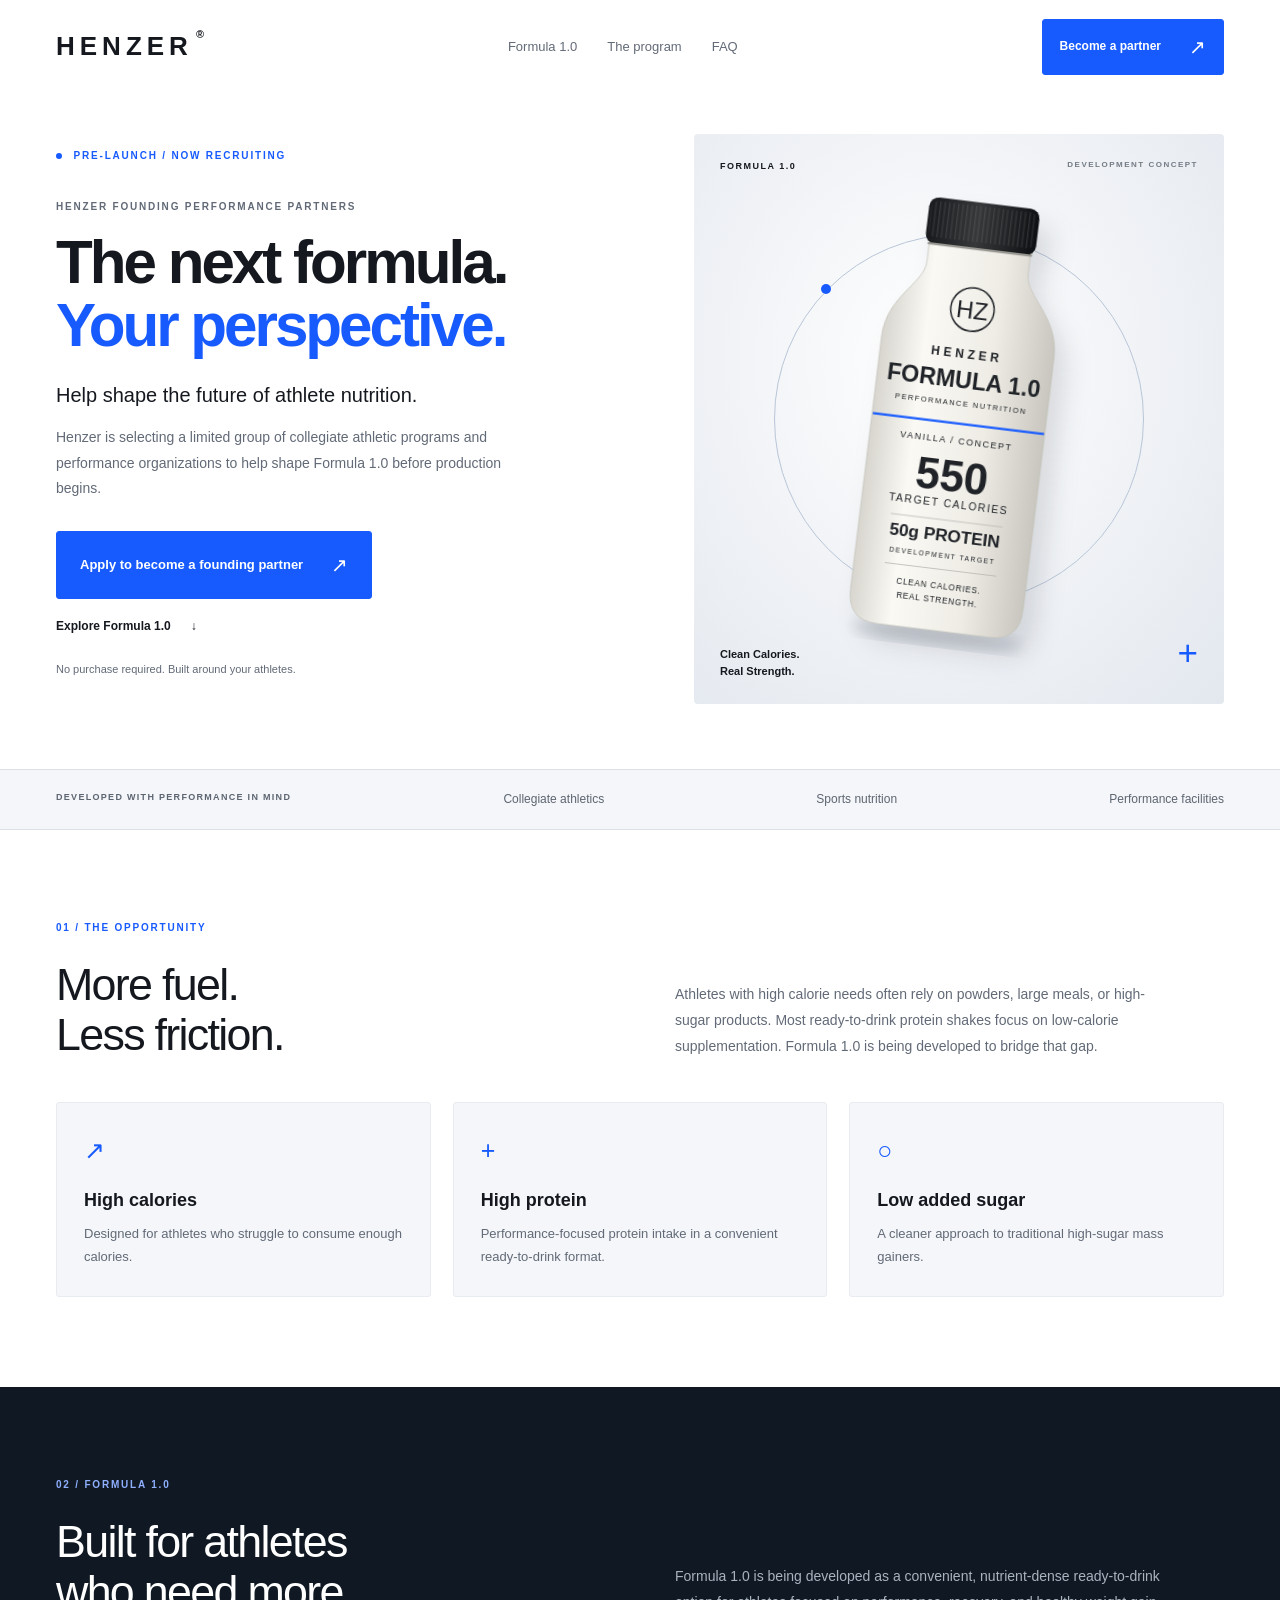
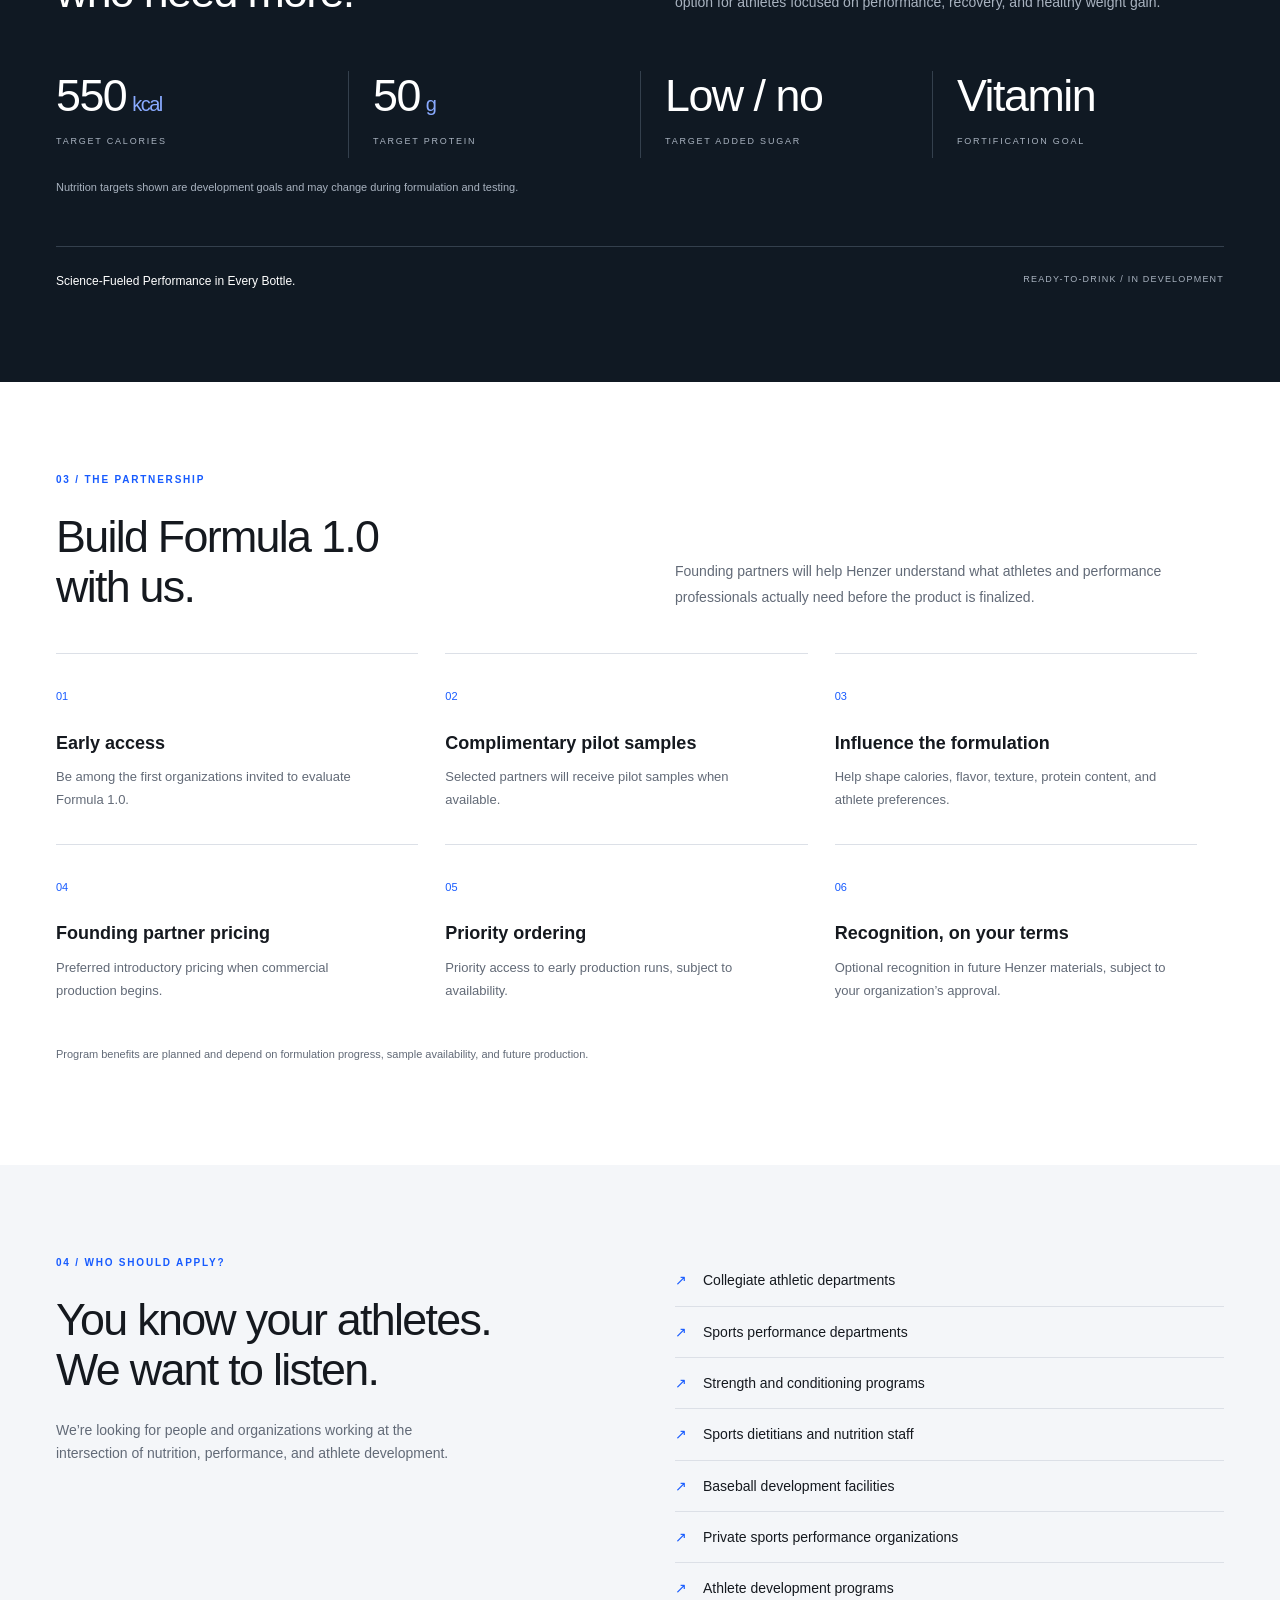
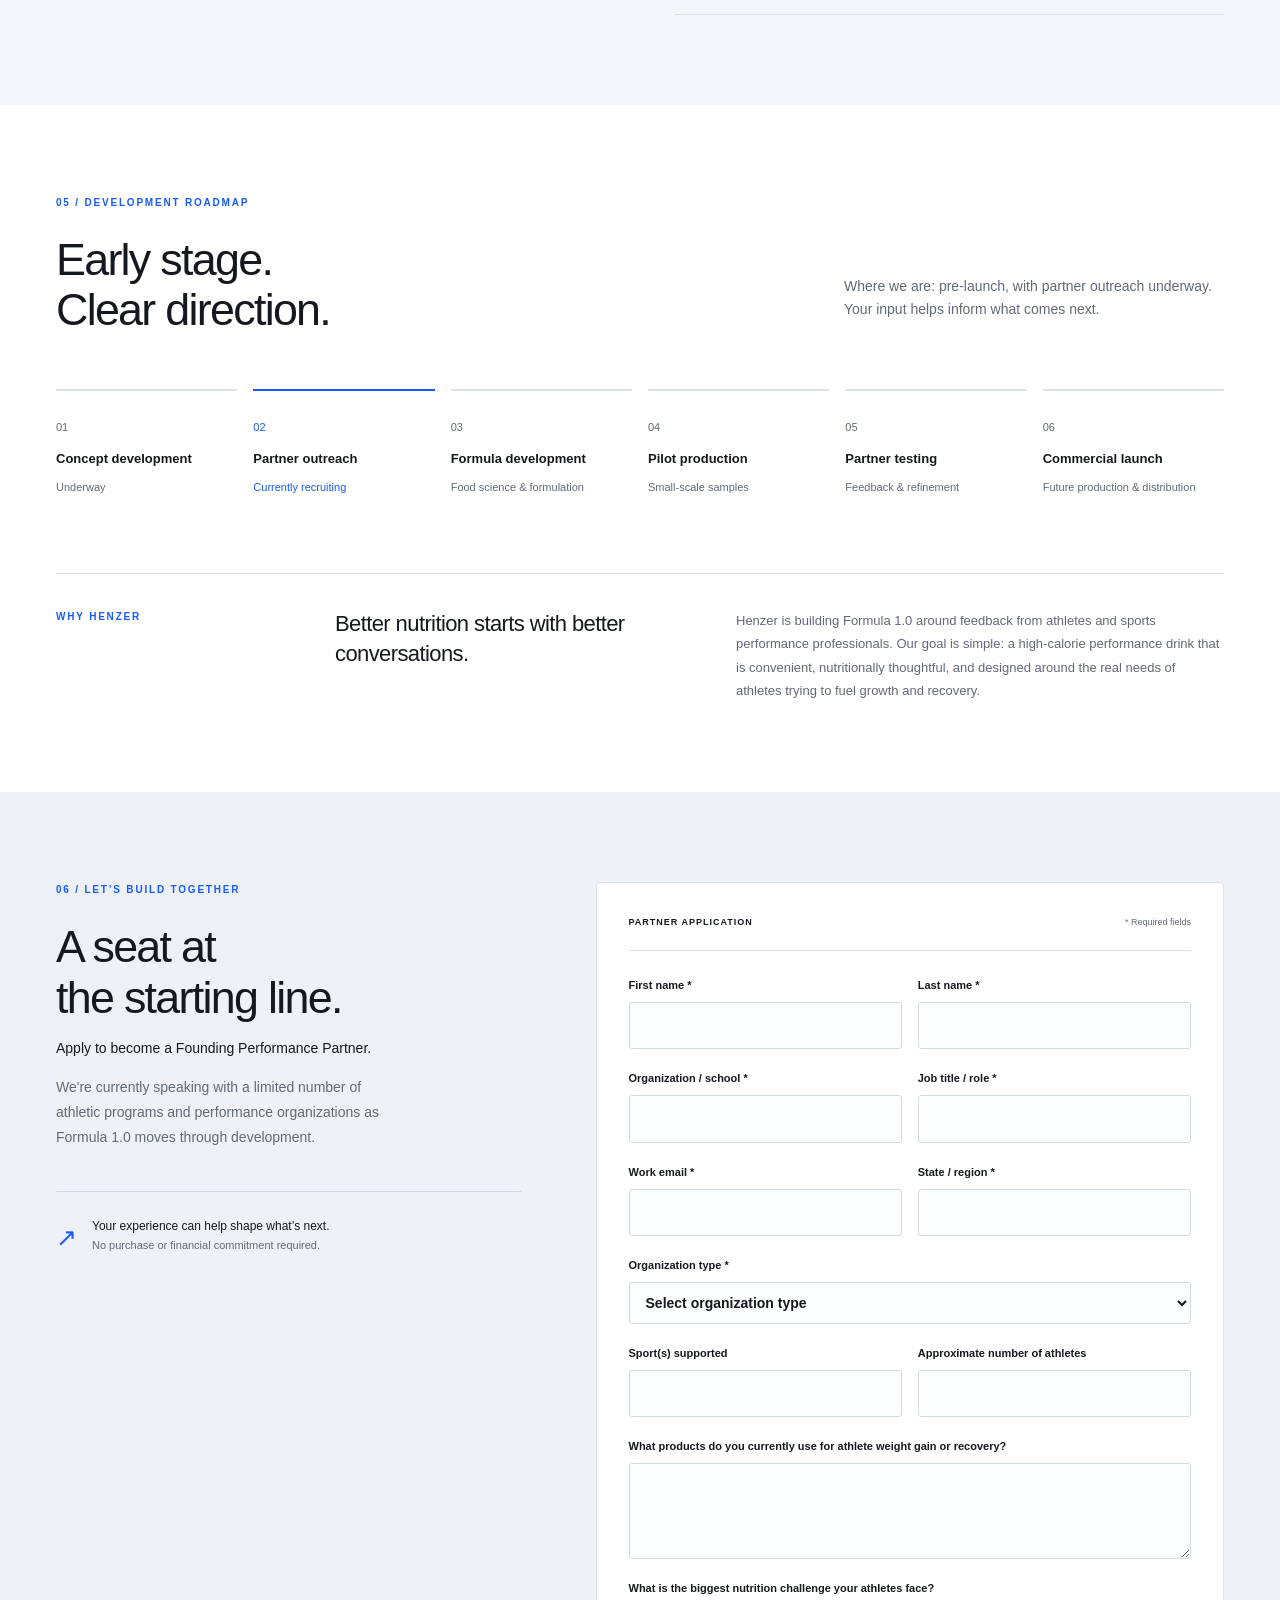
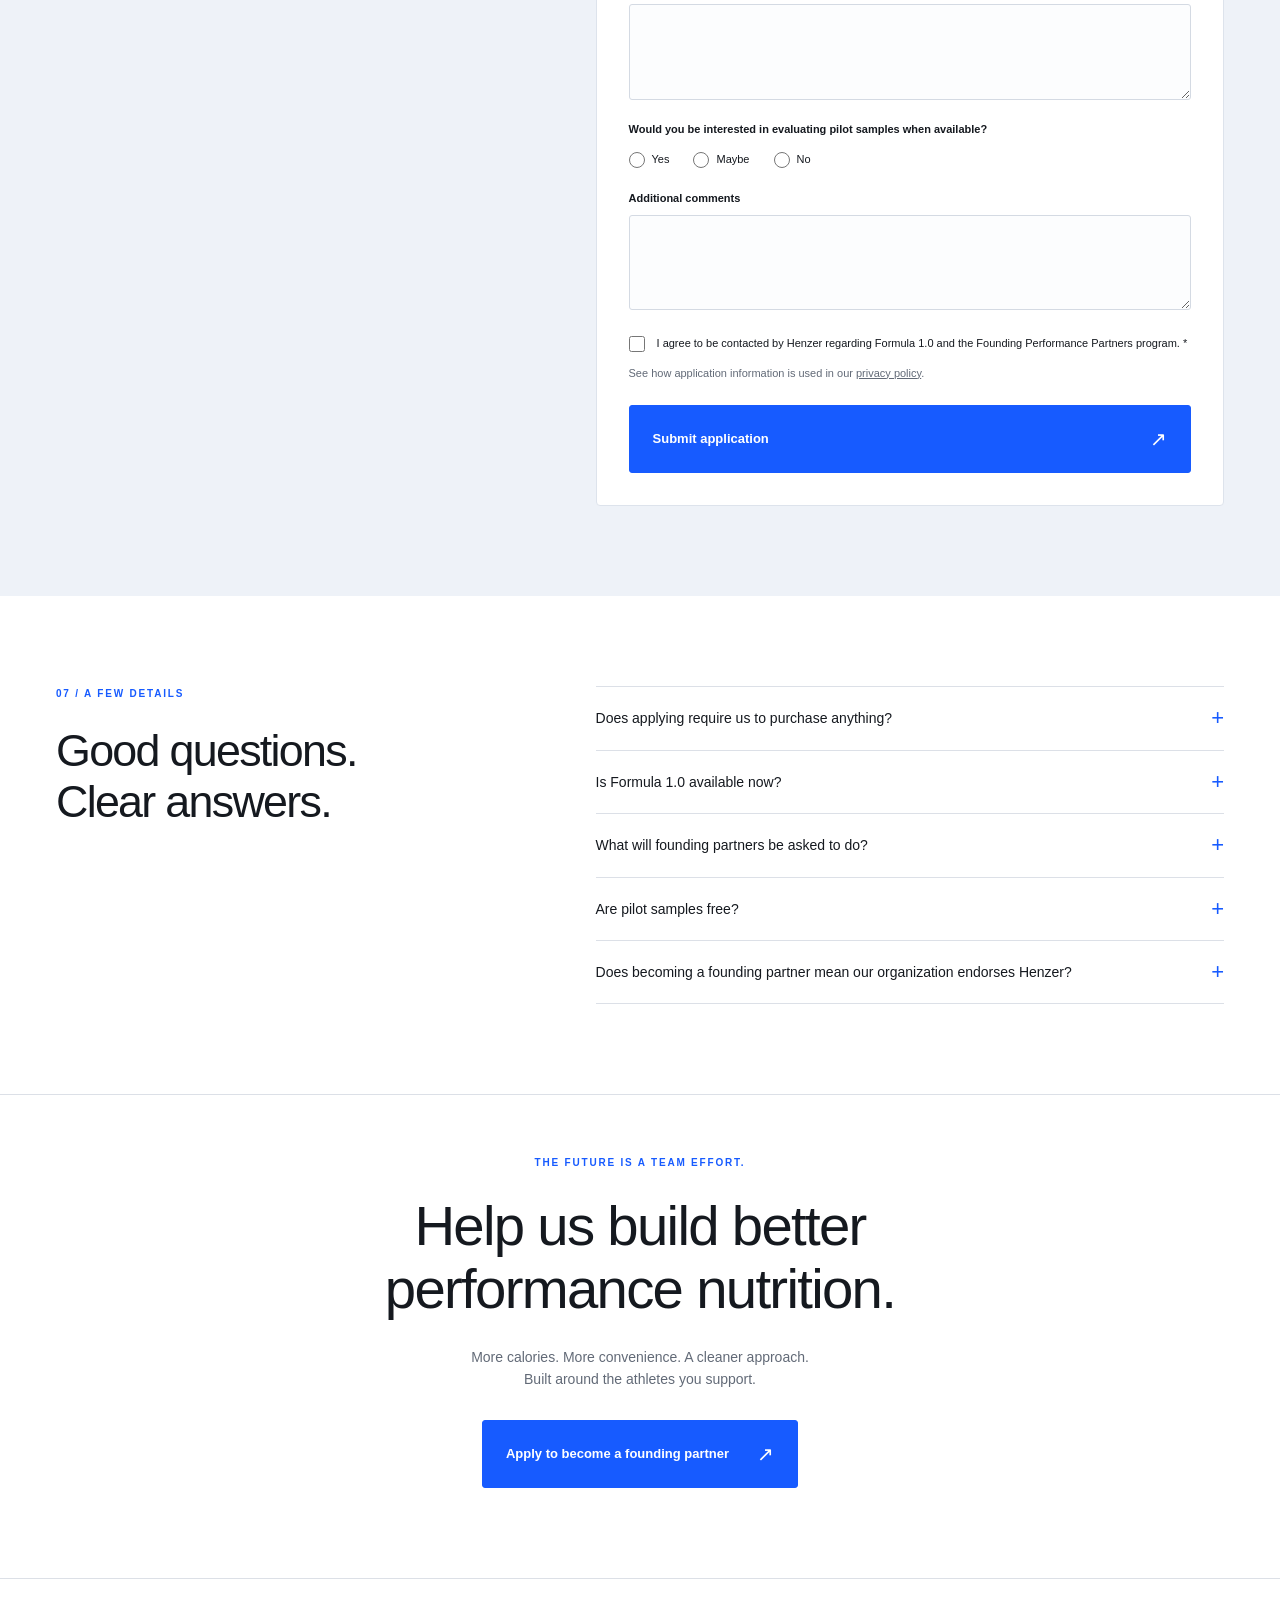
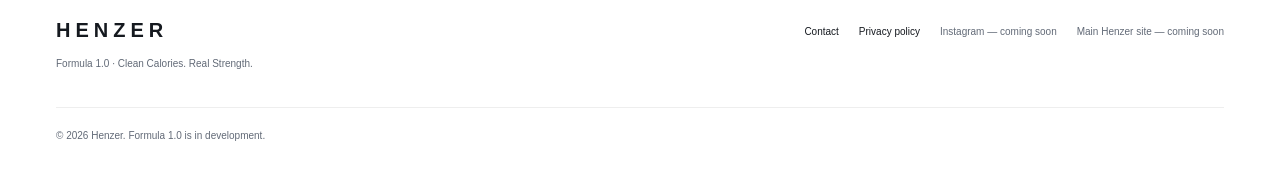
==== index.html @ 7009e38a "Build Henzer founding performance partners website" ====
<!doctype html><html lang="en"><head><meta charset="utf-8"><meta name="viewport" content="width=device-width,initial-scale=1"><meta name="description" content="Help shape Henzer Formula 1.0. Apply to the Founding Performance Partners program for collegiate athletics and performance organizations."><meta name="theme-color" content="#f7f8fa"><title>Henzer — Founding Performance Partners</title><link rel="icon" href="assets/mark.svg" type="image/svg+xml"><link rel="stylesheet" href="styles.css"><script src="script.js" defer></script></head><body><a class="skip" href="#main">Skip to content</a><header><a class="wordmark" href="#" aria-label="Henzer home">HENZER<span class="brand-dot">®</span></a><nav aria-label="Main navigation"><a href="#formula">Formula 1.0</a><a href="#partners">The program</a><a href="#faq">FAQ</a></nav><a class="button small" href="#apply">Become a partner <span aria-hidden="true">↗</span></a></header><main id="main"><section class="hero wrap"><div class="hero-copy"><div class="eyebrow"><span class="status-dot"></span> PRE-LAUNCH / NOW RECRUITING</div><p class="kicker">HENZER FOUNDING PERFORMANCE PARTNERS</p><h1>The next formula.<br><span>Your perspective.</span></h1><p class="hero-sub">Help shape the future of athlete nutrition.</p><p class="muted intro">Henzer is selecting a limited group of collegiate athletic programs and performance organizations to help shape Formula 1.0 before production begins.</p><div class="actions"><a class="button" href="#apply">Apply to become a founding partner <span aria-hidden="true">↗</span></a><a class="text-link" href="#formula">Explore Formula 1.0 <span aria-hidden="true">↓</span></a></div><p class="micro">No purchase required. Built around your athletes.</p></div><div class="product-stage"><div class="stage-label">FORMULA 1.0 <span>DEVELOPMENT CONCEPT</span></div><div class="orbit"></div><img class="bottle" src="assets/bottle.svg" alt="Henzer Formula 1.0 concept bottle, vanilla, with proposed 550 calories and 50 grams of protein" width="360" height="640"><div class="stage-bottom"><span>Clean Calories.<br>Real Strength.</span><span class="stage-cross" aria-hidden="true">+</span></div></div></section><div class="audience-bar"><div class="wrap"><span>DEVELOPED WITH PERFORMANCE IN MIND</span><span>Collegiate athletics</span><span>Sports nutrition</span><span>Performance facilities</span></div></div><section class="wrap section" id="problem"><div class="section-heading"><p class="eyebrow">01 / THE OPPORTUNITY</p><h2>More fuel.<br>Less friction.</h2><p class="muted">Athletes with high calorie needs often rely on powders, large meals, or high-sugar products. Most ready-to-drink protein shakes focus on low-calorie supplementation. Formula 1.0 is being developed to bridge that gap.</p></div><div class="grid three"><article class="feature"><span class="feature-icon" aria-hidden="true">↗</span><h3>High calories</h3><p>Designed for athletes who struggle to consume enough calories.</p></article><article class="feature"><span class="feature-icon" aria-hidden="true">+</span><h3>High protein</h3><p>Performance-focused protein intake in a convenient ready-to-drink format.</p></article><article class="feature"><span class="feature-icon" aria-hidden="true">○</span><h3>Low added sugar</h3><p>A cleaner approach to traditional high-sugar mass gainers.</p></article></div></section><section class="formula-section" id="formula"><div class="wrap section"><div class="section-heading"><p class="eyebrow">02 / FORMULA 1.0</p><h2>Built for athletes<br>who need more.</h2><p class="muted">Formula 1.0 is being developed as a convenient, nutrient-dense ready-to-drink option for athletes focused on performance, recovery, and healthy weight gain.</p></div><div class="stats"><div><strong>550<span>kcal</span></strong><p>TARGET CALORIES</p></div><div><strong>50<span>g</span></strong><p>TARGET PROTEIN</p></div><div><strong>Low / no</strong><p>TARGET ADDED SUGAR</p></div><div><strong>Vitamin</strong><p>FORTIFICATION GOAL</p></div></div><p class="micro">Nutrition targets shown are development goals and may change during formulation and testing.</p><div class="formula-foot"><span>Science-Fueled Performance in Every Bottle.</span><span>READY-TO-DRINK / IN DEVELOPMENT</span></div></div></section><section class="wrap section" id="partners"><div class="section-heading"><p class="eyebrow">03 / THE PARTNERSHIP</p><h2>Build Formula 1.0<br>with us.</h2><p class="muted">Founding partners will help Henzer understand what athletes and performance professionals actually need before the product is finalized.</p></div><div class="grid three benefits"><article><span class="card-number">01</span><h3>Early access</h3><p>Be among the first organizations invited to evaluate Formula 1.0.</p></article><article><span class="card-number">02</span><h3>Complimentary pilot samples</h3><p>Selected partners will receive pilot samples when available.</p></article><article><span class="card-number">03</span><h3>Influence the formulation</h3><p>Help shape calories, flavor, texture, protein content, and athlete preferences.</p></article><article><span class="card-number">04</span><h3>Founding partner pricing</h3><p>Preferred introductory pricing when commercial production begins.</p></article><article><span class="card-number">05</span><h3>Priority ordering</h3><p>Priority access to early production runs, subject to availability.</p></article><article><span class="card-number">06</span><h3>Recognition, on your terms</h3><p>Optional recognition in future Henzer materials, subject to your organization’s approval.</p></article></div><p class="micro">Program benefits are planned and depend on formulation progress, sample availability, and future production.</p></section><section class="who-section"><div class="wrap section who"><div><p class="eyebrow">04 / WHO SHOULD APPLY?</p><h2>You know your athletes.<br>We want to listen.</h2><p class="muted">We’re looking for people and organizations working at the intersection of nutrition, performance, and athlete development.</p></div><ul class="who-list"><li><span aria-hidden="true">↗</span>Collegiate athletic departments</li><li><span aria-hidden="true">↗</span>Sports performance departments</li><li><span aria-hidden="true">↗</span>Strength and conditioning programs</li><li><span aria-hidden="true">↗</span>Sports dietitians and nutrition staff</li><li><span aria-hidden="true">↗</span>Baseball development facilities</li><li><span aria-hidden="true">↗</span>Private sports performance organizations</li><li><span aria-hidden="true">↗</span>Athlete development programs</li></ul></div></section><section class="wrap section" id="roadmap"><p class="eyebrow">05 / DEVELOPMENT ROADMAP</p><div class="roadmap-heading"><h2>Early stage.<br>Clear direction.</h2><p class="muted">Where we are: pre-launch, with partner outreach underway. Your input helps inform what comes next.</p></div><ol class="roadmap"><li class=""><span class="step">01</span><h3>Concept development</h3><p>Underway</p></li><li class="current"><span class="step">02</span><h3>Partner outreach</h3><p>Currently recruiting</p></li><li class=""><span class="step">03</span><h3>Formula development</h3><p>Food science & formulation</p></li><li class=""><span class="step">04</span><h3>Pilot production</h3><p>Small-scale samples</p></li><li class=""><span class="step">05</span><h3>Partner testing</h3><p>Feedback & refinement</p></li><li class=""><span class="step">06</span><h3>Commercial launch</h3><p>Future production & distribution</p></li></ol><div class="why"><p class="eyebrow">WHY HENZER</p><p>Better nutrition starts with better conversations.</p><div class="muted">Henzer is building Formula 1.0 around feedback from athletes and sports performance professionals. Our goal is simple: a high-calorie performance drink that is convenient, nutritionally thoughtful, and designed around the real needs of athletes trying to fuel growth and recovery.</div></div></section><section class="apply-section" id="apply"><div class="wrap section application"><div class="application-intro"><p class="eyebrow">06 / LET’S BUILD TOGETHER</p><h2>A seat at<br>the starting line.</h2><p>Apply to become a Founding Performance Partner.</p><p class="muted">We're currently speaking with a limited number of athletic programs and performance organizations as Formula 1.0 moves through development.</p><div class="application-note"><span aria-hidden="true">↗</span><p>Your experience can help shape what’s next.<br><small>No purchase or financial commitment required.</small></p></div></div><form name="founding-performance-partners" method="POST" data-netlify="true" netlify-honeypot="bot-field" action="/thank-you.html"><input type="hidden" name="form-name" value="founding-performance-partners"><p hidden><label>Leave this blank<input name="bot-field"></label></p><p class="form-caption">PARTNER APPLICATION <span>* Required fields</span></p><div class="form-grid"><label>First name *<input type="text" name="first-name" required ></label><label>Last name *<input type="text" name="last-name" required ></label><label>Organization / school *<input type="text" name="organization" required ></label><label>Job title / role *<input type="text" name="role" required ></label><label>Work email *<input type="email" name="email" required ></label><label>State / region *<input type="text" name="state" required ></label><label class="full">Organization type *<select name="organization-type" required><option value="" disabled selected>Select organization type</option><option>NCAA Division I</option><option>NCAA Division II</option><option>NCAA Division III</option><option>NAIA</option><option>JUCO</option><option>Professional Team</option><option>Baseball Performance Facility</option><option>Private Performance Facility</option><option>Sports Nutrition Professional</option><option>Other</option></select></label><label>Sport(s) supported<input type="text" name="sports"  ></label><label>Approximate number of athletes<input type="number" name="athlete-count"  min="1" step="1"></label><label class="full">What products do you currently use for athlete weight gain or recovery?<textarea name="current-products" rows="3"></textarea></label><label class="full">What is the biggest nutrition challenge your athletes face?<textarea name="nutrition-challenge" rows="3"></textarea></label><fieldset class="full"><legend>Would you be interested in evaluating pilot samples when available?</legend><div class="radio-row"><label><input type="radio" name="pilot-interest" value="Yes"> Yes</label><label><input type="radio" name="pilot-interest" value="Maybe"> Maybe</label><label><input type="radio" name="pilot-interest" value="No"> No</label></div></fieldset><label class="full">Additional comments<textarea name="comments" rows="3"></textarea></label></div><label class="consent"><input type="checkbox" name="contact-consent" value="agreed" required><span>I agree to be contacted by Henzer regarding Formula 1.0 and the Founding Performance Partners program. *</span></label><p class="micro">See how application information is used in our <a href="privacy.html">privacy policy</a>.</p><button class="button submit" type="submit">Submit application <span aria-hidden="true">↗</span></button><p class="form-error" role="alert" hidden></p></form></div></section><section class="wrap section faq-section" id="faq"><div><p class="eyebrow">07 / A FEW DETAILS</p><h2>Good questions.<br>Clear answers.</h2></div><div class="faq"><details><summary>Does applying require us to purchase anything?<span aria-hidden="true">+</span></summary><p>No. Applying does not require a purchase or financial commitment.</p></details><details><summary>Is Formula 1.0 available now?<span aria-hidden="true">+</span></summary><p>Not yet. Formula 1.0 is currently in development.</p></details><details><summary>What will founding partners be asked to do?<span aria-hidden="true">+</span></summary><p>Selected partners may be invited to provide feedback, participate in short conversations, and evaluate pilot samples when available.</p></details><details><summary>Are pilot samples free?<span aria-hidden="true">+</span></summary><p>Henzer plans to provide complimentary samples to selected founding partners during pilot testing, subject to availability.</p></details><details><summary>Does becoming a founding partner mean our organization endorses Henzer?<span aria-hidden="true">+</span></summary><p>No. Participation does not imply endorsement unless separately agreed to in writing.</p></details></div></section><section class="closing wrap"><p class="eyebrow">THE FUTURE IS A TEAM EFFORT.</p><h2>Help us build better<br>performance nutrition.</h2><p>More calories. More convenience. A cleaner approach.<br>Built around the athletes you support.</p><a class="button" href="#apply">Apply to become a founding partner <span aria-hidden="true">↗</span></a></section></main><footer class="wrap"><div><a class="wordmark" href="#">HENZER</a><p>Formula 1.0 · Clean Calories. Real Strength.</p></div><div class="footer-links"><a href="#apply">Contact</a><a href="privacy.html">Privacy policy</a><span title="Add your Instagram URL before launch">Instagram — coming soon</span><span title="Add your main website URL before launch">Main Henzer site — coming soon</span></div><p class="copyright">© <span id="year">2026</span> Henzer. Formula 1.0 is in development.</p></footer></body></html>
---- styles.css ----
:root{--blue:#175bff;--ink:#15191f;--muted:#626a77;--line:#dce0e7;--paper:#f4f6f9}*{box-sizing:border-box}html{scroll-behavior:smooth;scroll-padding-top:100px}body{margin:0;color:var(--ink);font-family:Arial,Helvetica,sans-serif;font-size:16px;line-height:1.6;background:#fff}a{color:inherit;text-decoration:none}button,input,select,textarea{font:inherit}a,button,input,select,textarea,summary{ -webkit-tap-highlight-color:transparent}a:focus-visible,button:focus-visible,input:focus-visible,select:focus-visible,textarea:focus-visible,summary:focus-visible{outline:3px solid var(--blue);outline-offset:4px}.wrap{max-width:1280px;margin:auto;padding-left:56px;padding-right:56px}header{height:94px;max-width:1280px;margin:auto;padding:0 56px;display:flex;align-items:center;justify-content:space-between;gap:24px}.wordmark{font-size:26px;letter-spacing:5px;font-weight:800}.brand-dot{font-size:11px;vertical-align:top;letter-spacing:0;margin-left:3px}nav{display:flex;gap:30px;font-size:13px;color:#626a77}nav a:hover,.text-link:hover,.footer-links a:hover{color:var(--blue)}.button{display:inline-flex;gap:28px;align-items:center;justify-content:space-between;padding:17px 23px;background:var(--blue);color:white;font-size:13px;font-weight:600;border:1px solid var(--blue);border-radius:3px;cursor:pointer;transition:background .2s,transform .2s}.button:hover{background:#1049d7;transform:translateY(-2px)}.button.small{padding:11px 17px;font-size:12px}.button span{font-size:20px;font-weight:400}.hero{display:grid;grid-template-columns:1.1fr 1fr;gap:55px;padding-top:40px;padding-bottom:65px;align-items:center}.eyebrow{font-size:10px;letter-spacing:1.8px;font-weight:700;color:var(--blue);margin:0 0 23px}.status-dot{width:6px;height:6px;display:inline-block;background:var(--blue);border-radius:50%;margin-right:7px}.kicker{font-size:10px;letter-spacing:1.8px;margin:35px 0 16px;color:#626a77;font-weight:600}h1{font-size:clamp(44px,4.7vw,66px);letter-spacing:-3px;line-height:1.05;font-weight:600;margin:0 0 24px}h1 span{color:var(--blue)}.hero-sub{font-size:20px;line-height:1.4;margin-bottom:16px}.muted{color:var(--muted)}.intro{max-width:450px;font-size:14px;line-height:1.8}.actions{display:flex;flex-direction:column;align-items:flex-start;gap:18px;margin-top:30px}.text-link{font-size:12px;font-weight:600;display:flex;gap:20px}.micro{font-size:11px;color:var(--muted);line-height:1.7}.hero-copy>.micro{margin-top:24px}.product-stage{height:570px;background:#eef1f5;position:relative;overflow:hidden;border-radius:4px;display:flex;align-items:center;justify-content:center;background-image:radial-gradient(ellipse at 45% 40%,#fff 0%,#f2f4f7 45%,#e3e8ef 100%)}.stage-label{position:absolute;top:25px;left:26px;right:26px;display:flex;justify-content:space-between;font-size:9px;letter-spacing:1.5px;font-weight:700}.stage-label span{font-size:8px;color:#747b84}.bottle{width:270px;height:480px;position:relative;z-index:1;transform:rotate(7deg);filter:drop-shadow(14px 16px 12px #111a2520)}.orbit{position:absolute;border:1px solid #b9c6d8;border-radius:50%;width:370px;height:370px}.orbit:after{content:'';position:absolute;width:10px;height:10px;background:var(--blue);border-radius:50%;left:46px;top:49px}.stage-bottom{position:absolute;bottom:25px;left:26px;right:26px;display:flex;justify-content:space-between;align-items:end;font-size:11px;line-height:1.5;font-weight:600}.stage-cross{color:var(--blue);font-size:35px;font-weight:400}.audience-bar{background:var(--paper);border-top:1px solid var(--line);border-bottom:1px solid var(--line)}.audience-bar>.wrap{display:flex;justify-content:space-between;gap:24px;padding-top:20px;padding-bottom:20px;font-size:12px;color:#5d6571}.audience-bar span:first-child{font-size:9px;letter-spacing:1.3px;font-weight:bold}.section{padding-top:90px;padding-bottom:90px}.section-heading{display:grid;grid-template-columns:1fr 1fr;column-gap:70px;margin-bottom:42px;align-items:end}.section-heading .eyebrow{grid-column:1/-1}h2{font-size:clamp(32px,3.5vw,46px);font-weight:500;line-height:1.12;letter-spacing:-1.7px;margin:0}h3{font-size:18px;line-height:1.3;font-weight:600;margin:19px 0 10px}.section-heading>.muted{font-size:14px;line-height:1.85;margin:0;max-width:490px}.grid{display:grid;gap:22px}.three{grid-template-columns:repeat(3,1fr)}.feature{padding:27px;background:var(--paper);border:1px solid #e8ebef;border-radius:3px}.feature-icon{font-size:25px;display:block;color:var(--blue)}.feature p,.benefits p{font-size:13px;color:var(--muted);line-height:1.8;margin:0}.formula-section{background:#101923;color:#fff}.formula-section .eyebrow{color:#8fafff}.formula-section .muted,.formula-section .micro{color:#a9b3c0}.stats{display:grid;grid-template-columns:repeat(4,1fr);margin:55px 0 20px}.stats>div{border-left:1px solid #34404d;padding-left:24px}.stats>div:first-child{border:0;padding:0}.stats strong{font-size:clamp(25px,3.5vw,45px);letter-spacing:-1.5px;line-height:1.1;font-weight:500}.stats strong span{font-size:20px;color:#89aaff;margin-left:6px}.stats p{font-size:9px;letter-spacing:1.8px;color:#a9b3c0;margin-top:14px}.formula-foot{display:flex;justify-content:space-between;margin-top:50px;border-top:1px solid #34404d;padding-top:25px;font-size:12px}.formula-foot span:last-child{font-size:9px;letter-spacing:1.2px;color:#a9b3c0}.benefits{gap:0}.benefits article{padding:28px 30px 32px 0;border-top:1px solid var(--line);margin-right:27px}.card-number{font-size:11px;color:var(--blue)}.benefits h3{margin-top:24px}.who-section{background:var(--paper)}.who{display:grid;grid-template-columns:1fr 1fr;gap:70px}.who .muted{font-size:14px;max-width:410px;margin-top:25px}.who-list{list-style:none;margin:0;padding:0}.who-list li{border-bottom:1px solid var(--line);padding:14px 0;font-size:14px}.who-list span{color:var(--blue);margin-right:16px}.roadmap-heading{display:flex;justify-content:space-between;gap:60px;align-items:end}.roadmap-heading p{max-width:380px;font-size:14px}.roadmap{display:grid;grid-template-columns:repeat(6,1fr);list-style:none;padding:0;margin:55px 0 65px;gap:16px}.roadmap li{position:relative;border-top:2px solid var(--line);padding-top:22px}.roadmap li.current{border-color:var(--blue)}.step{font-size:11px;color:var(--muted)}.current .step,.current p{color:var(--blue)}.roadmap h3{font-size:13px;line-height:1.5;margin:10px 0}.roadmap p{font-size:11px;color:var(--muted);line-height:1.6}.roadmap .current p{color:var(--blue)}.why{border-top:1px solid var(--line);padding-top:35px;display:grid;grid-template-columns:1fr 1.5fr 2fr;gap:35px;align-items:start}.why>p:nth-child(2){font-size:22px;line-height:1.35;margin:0;letter-spacing:-.6px}.why>.muted{font-size:13px;line-height:1.8}.apply-section{background:#eef2f8}.application{display:grid;grid-template-columns:.85fr 1.15fr;gap:75px;align-items:start}.application-intro{position:sticky;top:30px}.application-intro>p:not(.eyebrow){font-size:14px;line-height:1.8;max-width:350px}.application-intro>p:not(.eyebrow):first-of-type{font-size:18px}.application-note{display:flex;gap:15px;align-items:start;margin-top:40px;border-top:1px solid #cdd5e0;padding-top:25px}.application-note>span{font-size:25px;color:var(--blue)}.application-note p{font-size:12px;margin:0}.application-note small{color:var(--muted);font-size:11px}form{background:white;border:1px solid #dde3ec;padding:32px;border-radius:4px}.form-caption{display:flex;justify-content:space-between;gap:10px;font-size:9px;letter-spacing:1px;border-bottom:1px solid var(--line);padding-bottom:20px;margin:0 0 25px;font-weight:bold}.form-caption span{font-weight:normal;color:var(--muted);letter-spacing:0}.form-grid{display:grid;grid-template-columns:1fr 1fr;gap:20px 16px}label,legend{font-size:11px;font-weight:600;line-height:1.7}input:not([type=checkbox]):not([type=radio]),select,textarea{display:block;width:100%;border:1px solid #d4dae3;border-radius:3px;background:#fcfdfe;padding:11px 12px;color:var(--ink);margin-top:7px;font-size:14px;min-width:0}textarea{resize:vertical}.full{grid-column:1/-1}fieldset{border:0;margin:0;padding:0}legend{padding:0}.radio-row{display:flex;gap:24px;margin-top:12px}.radio-row label{display:flex;align-items:center;gap:7px;font-weight:normal}.radio-row input,.consent input{accent-color:var(--blue);width:16px;height:16px;margin:0;flex-shrink:0}.consent{display:flex;gap:12px;align-items:start;font-weight:normal;margin-top:24px}.consent input{margin-top:2px}form .micro a{text-decoration:underline}.submit{width:100%;margin-top:12px}.form-error{color:#ae2424;font-size:13px}.faq-section{display:grid;grid-template-columns:.85fr 1.15fr;gap:75px}details{border-bottom:1px solid var(--line)}details:first-child{border-top:1px solid var(--line)}summary{list-style:none;cursor:pointer;display:flex;justify-content:space-between;gap:20px;padding:20px 0;font-size:14px;font-weight:500}summary::-webkit-details-marker{display:none}summary span{color:var(--blue);font-size:22px;line-height:1}details[open] summary span{transform:rotate(45deg)}details>p{color:var(--muted);font-size:13px;margin:0 25px 22px 0;line-height:1.8}.closing{text-align:center;padding-top:60px;padding-bottom:90px;border-top:1px solid var(--line)}.closing h2{font-size:clamp(34px,4.4vw,58px)}.closing>p:not(.eyebrow){font-size:14px;color:var(--muted);margin:25px 0 30px}footer{border-top:1px solid var(--line);padding-top:35px;padding-bottom:25px;display:flex;flex-wrap:wrap;justify-content:space-between;gap:25px}footer .wordmark{font-size:20px}footer p{font-size:10px;color:var(--muted)}.footer-links{display:flex;flex-wrap:wrap;gap:20px;font-size:10px;align-items:start;padding-top:10px}.footer-links span{color:var(--muted)}.copyright{width:100%;margin:0;border-top:1px solid #eee;padding-top:20px}.skip{position:absolute;top:-100px;background:white;padding:12px;z-index:9}.skip:focus{top:10px}.document{max-width:760px;min-height:70vh;padding-top:65px;padding-bottom:85px}.document h1{font-size:45px}.document h2{font-size:25px;margin-top:35px}.document p{color:var(--muted);font-size:15px}.document .button{margin-top:25px}
@media(min-width:1450px){.hero{padding-top:60px;padding-bottom:80px}}@media(max-width:1000px){.wrap,header{padding-left:30px;padding-right:30px}.hero{gap:28px}h1{letter-spacing:-2px}.product-stage{height:510px}.bottle{width:240px;height:425px}.orbit{width:290px;height:290px}.stage-label{font-size:8px;left:18px;right:18px}.stage-label span{letter-spacing:.5px}.application,.faq-section{gap:35px}.section-heading,.who{column-gap:35px}.stats strong{font-size:31px}.stats>div{padding-left:15px}.why{grid-template-columns:1fr 2fr}.why .eyebrow{grid-column:1/-1;margin:0}.roadmap{grid-template-columns:repeat(3,1fr);row-gap:25px}.audience-bar>.wrap{font-size:10px}.audience-bar span:first-child{font-size:8px}}
@media(max-width:700px){.wrap,header{padding-left:22px;padding-right:22px}header{height:78px;gap:10px}.wordmark{font-size:22px;letter-spacing:4px}nav{display:none}.button.small{font-size:10px;padding:9px 12px;gap:13px}.hero{grid-template-columns:1fr;padding-top:28px;padding-bottom:35px;gap:35px}.hero .eyebrow{margin-bottom:22px}.kicker{margin-top:22px;font-size:9px}h1{font-size:49px;letter-spacing:-2.5px}.hero-sub{font-size:18px}.intro{font-size:14px}.actions{margin-top:25px}.product-stage{height:430px}.bottle{height:390px;width:220px}.orbit{width:290px;height:290px}.stage-label{top:20px}.stage-bottom{bottom:20px}.audience-bar>.wrap{display:grid;grid-template-columns:repeat(3,1fr);gap:10px;padding-top:18px;padding-bottom:18px;font-size:9px}.audience-bar span:first-child{grid-column:1/-1;margin-bottom:5px}.section{padding-top:60px;padding-bottom:60px}.section-heading{grid-template-columns:1fr;gap:22px;margin-bottom:30px}.section-heading .eyebrow{margin:0}h2{font-size:36px}.three{grid-template-columns:1fr}.feature{padding:23px;display:grid;grid-template-columns:35px 1fr;column-gap:15px}.feature-icon{grid-row:1/3}.feature h3{margin:0 0 9px}.feature p{grid-column:2}.stats{grid-template-columns:1fr 1fr;row-gap:35px;margin-top:35px}.stats>div:nth-child(3){border:0;padding:0}.stats strong{font-size:35px}.stats p{font-size:8px}.formula-foot{flex-direction:column;gap:13px;margin-top:30px}.benefits{grid-template-columns:1fr 1fr;gap:0 18px}.benefits article{padding:23px 0;margin:0}.benefits h3{font-size:16px}.benefits p{font-size:12px}.who{grid-template-columns:1fr;gap:20px}.who-list li{font-size:13px}.roadmap-heading{display:block}.roadmap-heading p{margin-top:25px}.roadmap{grid-template-columns:1fr 1fr;margin:35px 0 40px;gap:20px}.why{grid-template-columns:1fr;gap:18px}.why>p:nth-child(2){font-size:26px}.application,.faq-section{grid-template-columns:1fr;gap:30px}.application-intro{position:static}.application-intro>p:not(.eyebrow){max-width:none}.application-note{margin-top:25px}form{padding:22px}.form-grid{gap:18px 12px}.form-caption{font-size:8px}label,legend{font-size:11px}.faq-section h2 br{display:none}.closing{padding-top:50px;padding-bottom:60px}.closing h2{font-size:37px}.button{font-size:12px;gap:20px}.footer-links{gap:15px}footer{padding-top:28px}.document h1{font-size:38px}}
@media(max-width:380px){h1{font-size:43px}.form-grid{grid-template-columns:1fr}.full{grid-column:auto}.benefits{grid-template-columns:1fr}.button{font-size:11px;padding:15px}.stage-label span{font-size:7px}}
@media(prefers-reduced-motion:reduce){html{scroll-behavior:auto}*,*:before,*:after{transition:none!important;animation:none!important}}
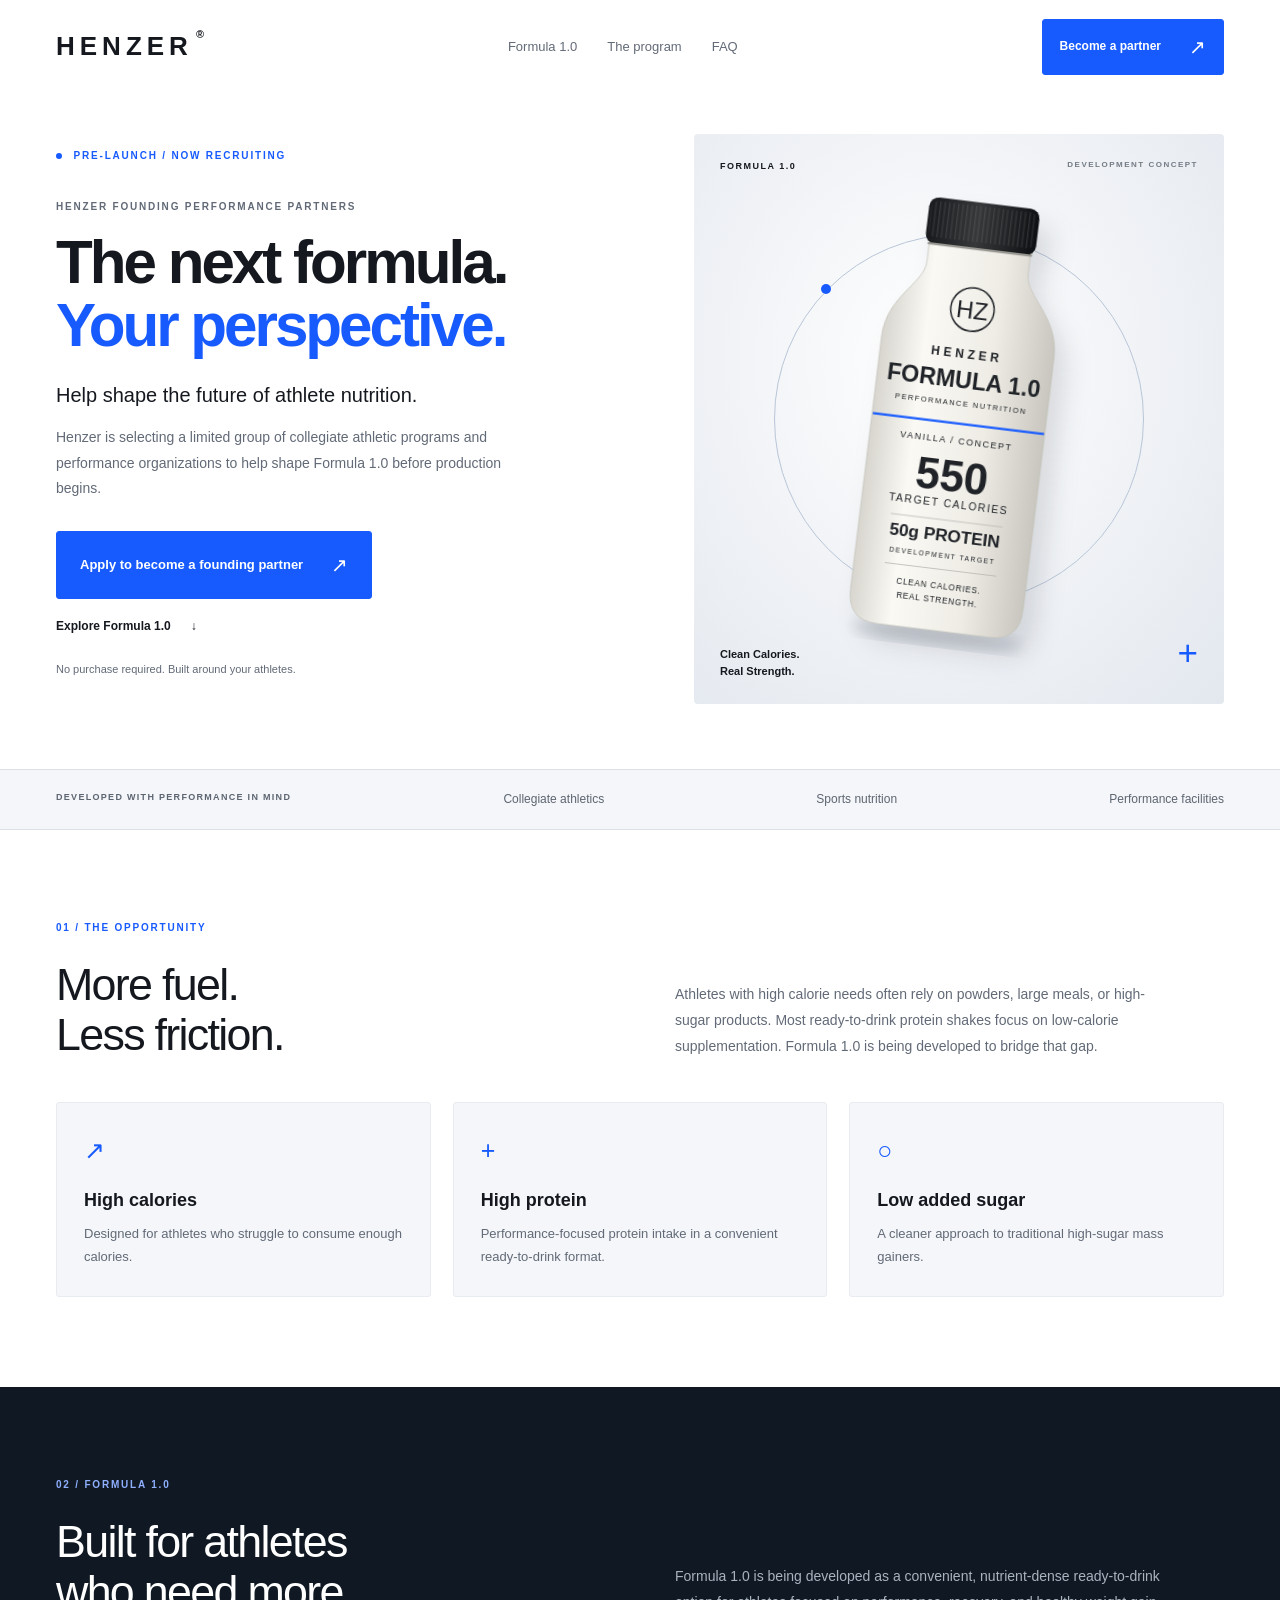
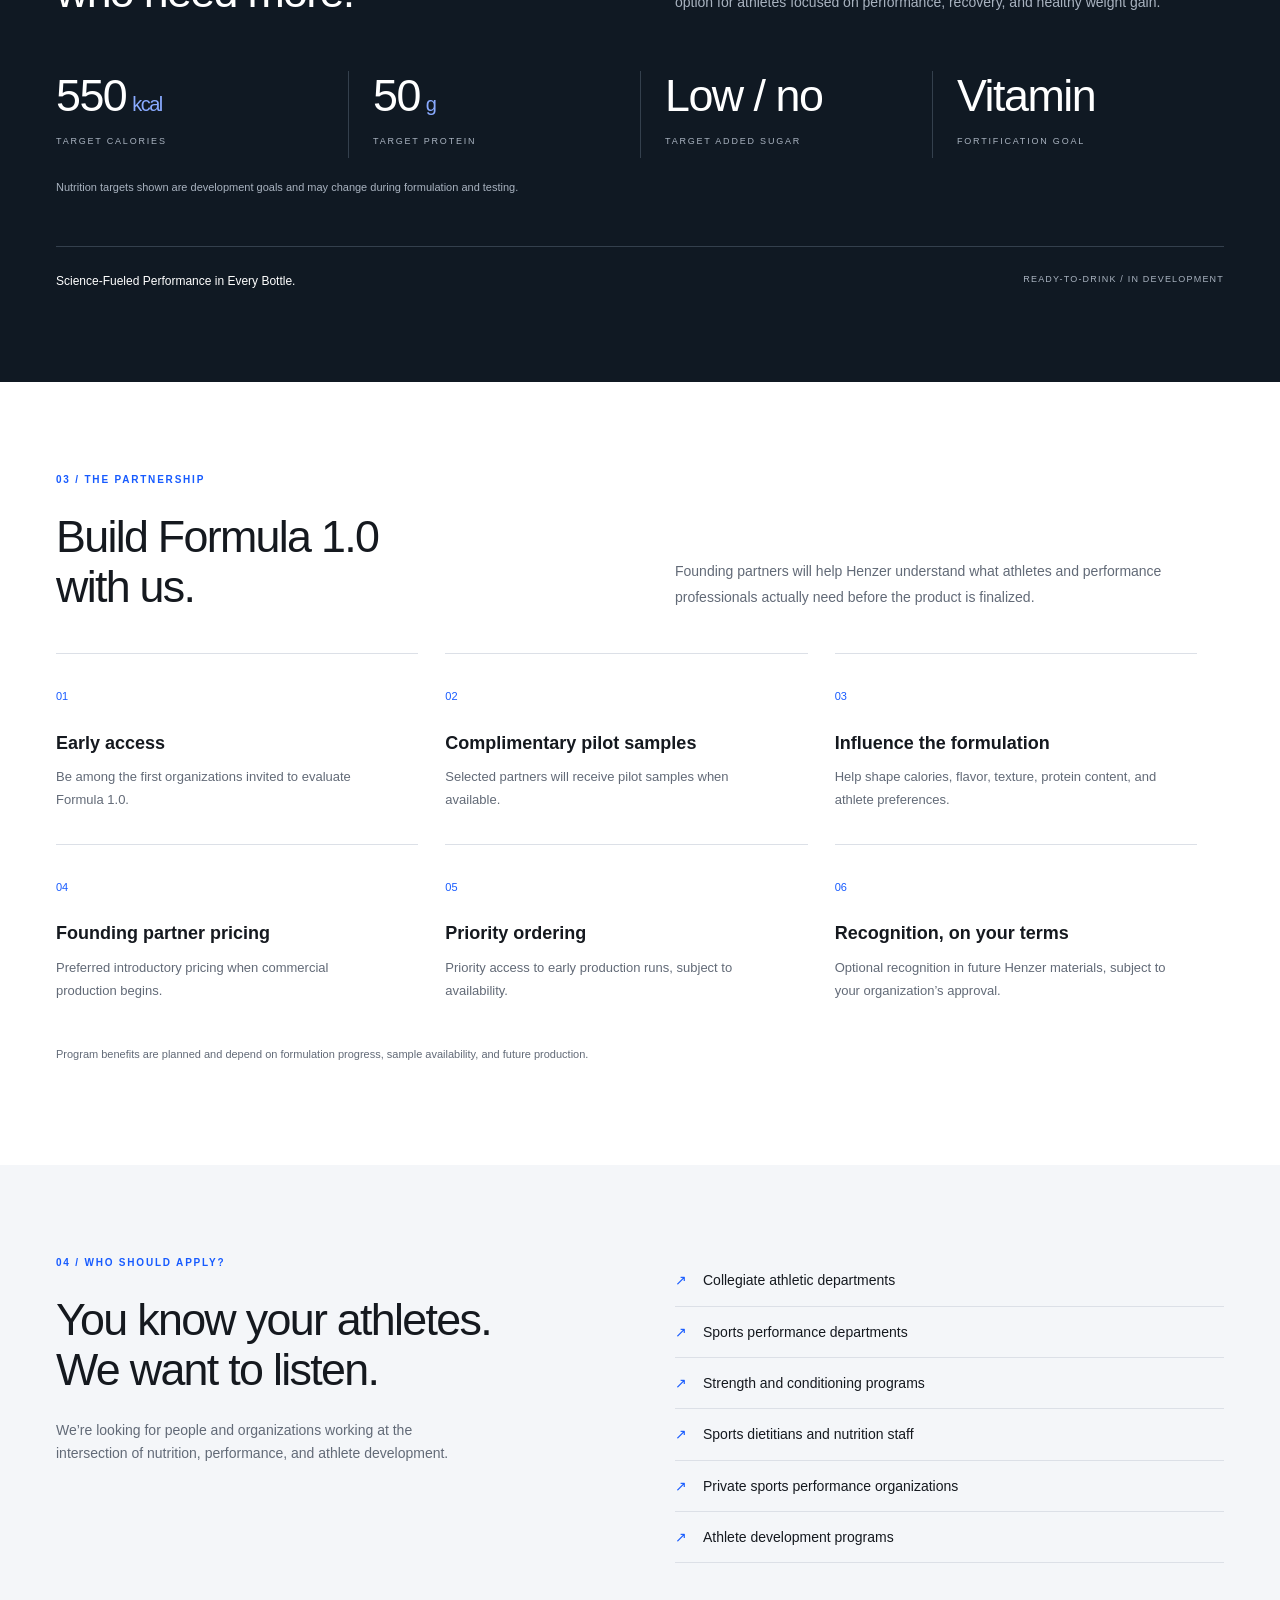
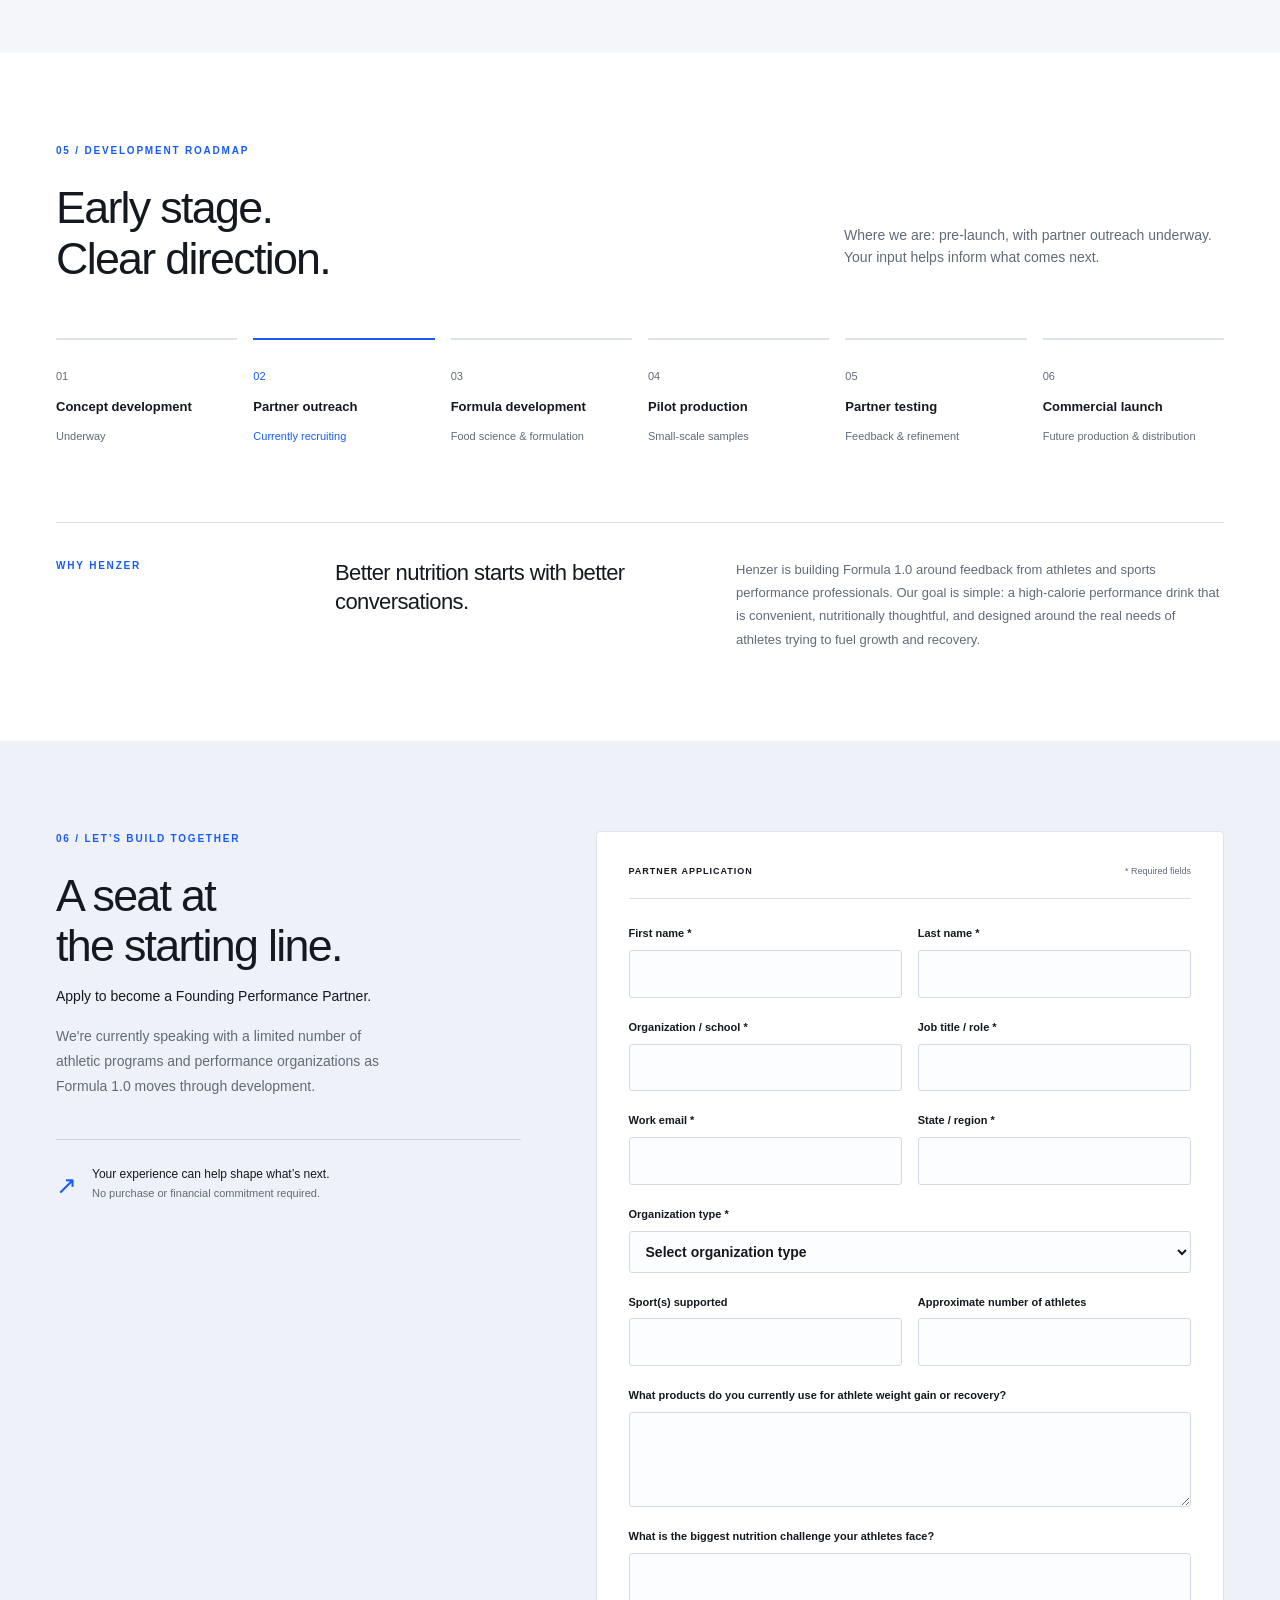
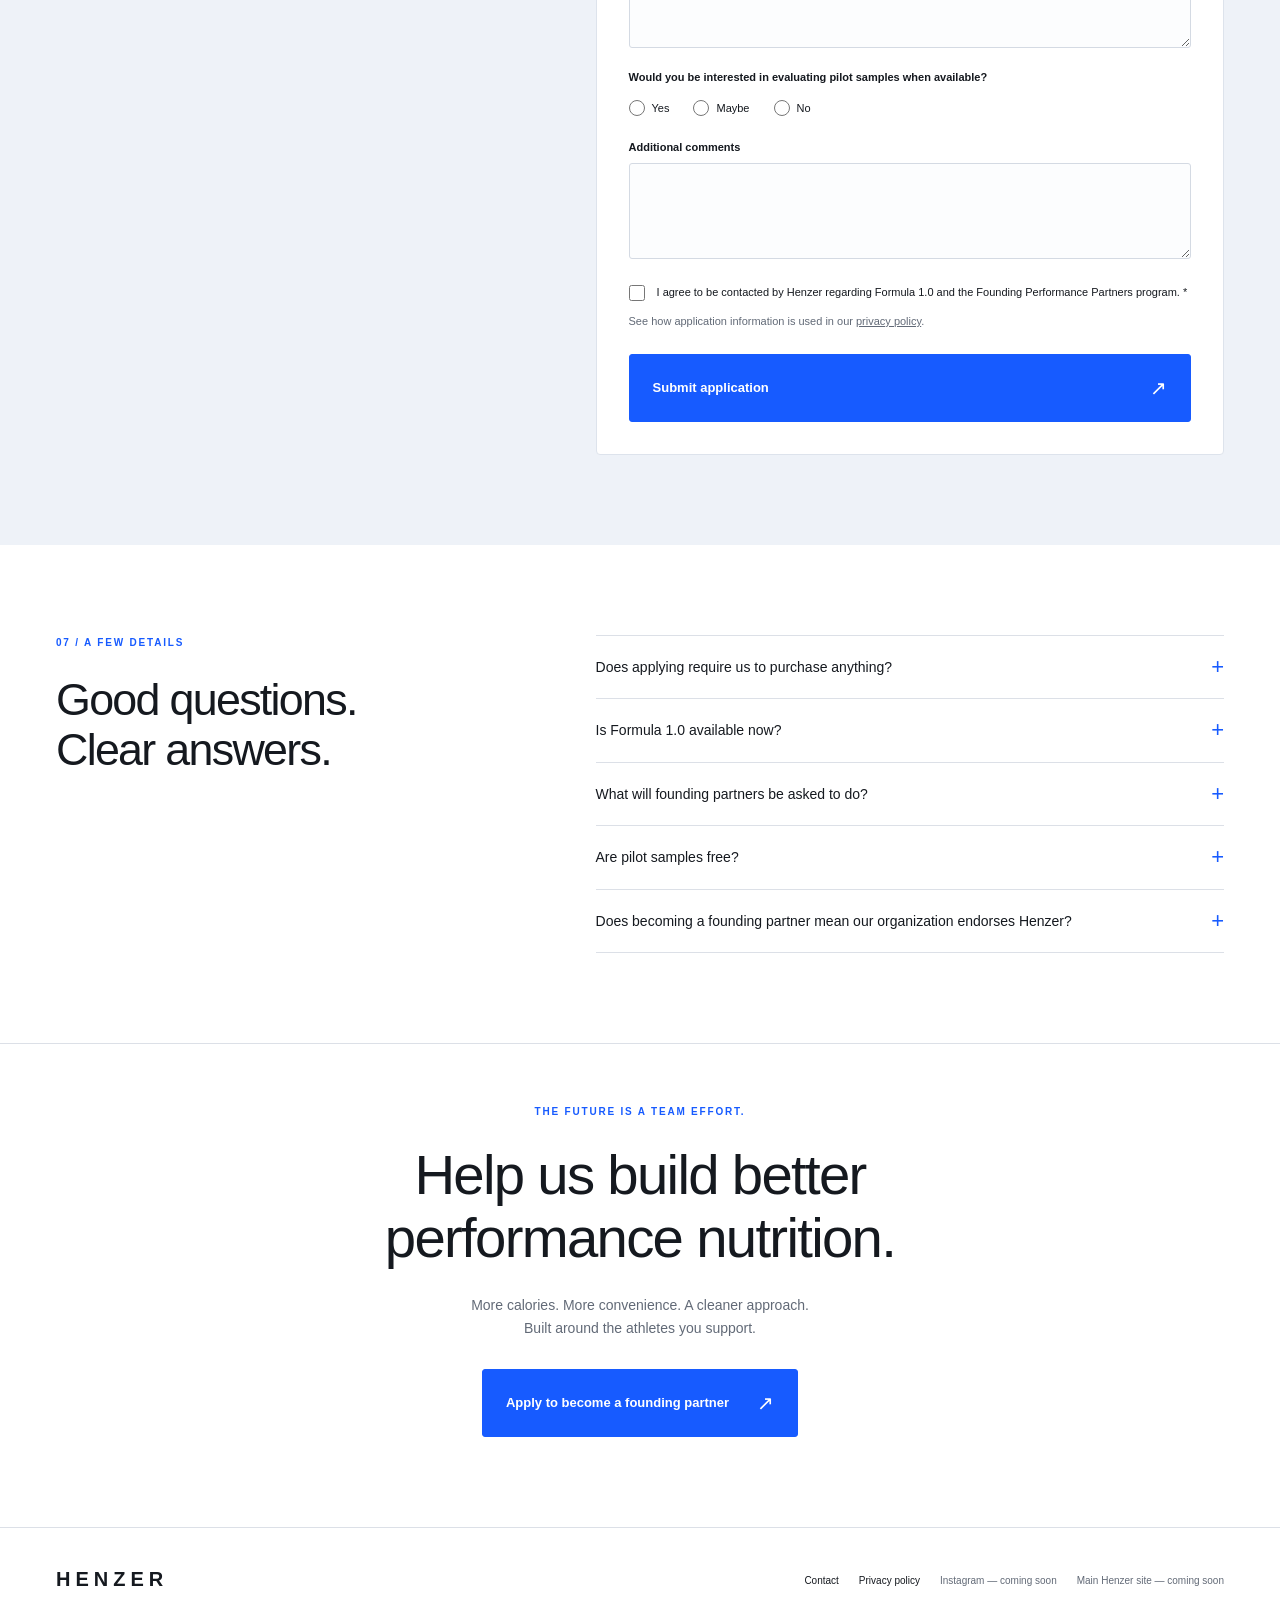
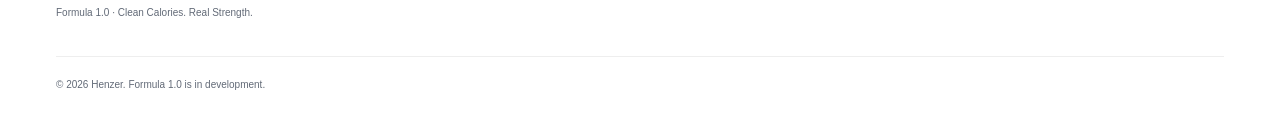
==== commit 38fb7e24: "Form submission issue on website - Session 1 (6ae0f654317637fd7d023552)" ====
--- a/index.html
+++ b/index.html
@@ -1 +1 @@
-<!doctype html><html lang="en"><head><meta charset="utf-8"><meta name="viewport" content="width=device-width,initial-scale=1"><meta name="description" content="Help shape Henzer Formula 1.0. Apply to the Founding Performance Partners program for collegiate athletics and performance organizations."><meta name="theme-color" content="#f7f8fa"><title>Henzer — Founding Performance Partners</title><link rel="icon" href="assets/mark.svg" type="image/svg+xml"><link rel="stylesheet" href="styles.css"><script src="script.js" defer></script></head><body><a class="skip" href="#main">Skip to content</a><header><a class="wordmark" href="#" aria-label="Henzer home">HENZER<span class="brand-dot">®</span></a><nav aria-label="Main navigation"><a href="#formula">Formula 1.0</a><a href="#partners">The program</a><a href="#faq">FAQ</a></nav><a class="button small" href="#apply">Become a partner <span aria-hidden="true">↗</span></a></header><main id="main"><section class="hero wrap"><div class="hero-copy"><div class="eyebrow"><span class="status-dot"></span> PRE-LAUNCH / NOW RECRUITING</div><p class="kicker">HENZER FOUNDING PERFORMANCE PARTNERS</p><h1>The next formula.<br><span>Your perspective.</span></h1><p class="hero-sub">Help shape the future of athlete nutrition.</p><p class="muted intro">Henzer is selecting a limited group of collegiate athletic programs and performance organizations to help shape Formula 1.0 before production begins.</p><div class="actions"><a class="button" href="#apply">Apply to become a founding partner <span aria-hidden="true">↗</span></a><a class="text-link" href="#formula">Explore Formula 1.0 <span aria-hidden="true">↓</span></a></div><p class="micro">No purchase required. Built around your athletes.</p></div><div class="product-stage"><div class="stage-label">FORMULA 1.0 <span>DEVELOPMENT CONCEPT</span></div><div class="orbit"></div><img class="bottle" src="assets/bottle.svg" alt="Henzer Formula 1.0 concept bottle, vanilla, with proposed 550 calories and 50 grams of protein" width="360" height="640"><div class="stage-bottom"><span>Clean Calories.<br>Real Strength.</span><span class="stage-cross" aria-hidden="true">+</span></div></div></section><div class="audience-bar"><div class="wrap"><span>DEVELOPED WITH PERFORMANCE IN MIND</span><span>Collegiate athletics</span><span>Sports nutrition</span><span>Performance facilities</span></div></div><section class="wrap section" id="problem"><div class="section-heading"><p class="eyebrow">01 / THE OPPORTUNITY</p><h2>More fuel.<br>Less friction.</h2><p class="muted">Athletes with high calorie needs often rely on powders, large meals, or high-sugar products. Most ready-to-drink protein shakes focus on low-calorie supplementation. Formula 1.0 is being developed to bridge that gap.</p></div><div class="grid three"><article class="feature"><span class="feature-icon" aria-hidden="true">↗</span><h3>High calories</h3><p>Designed for athletes who struggle to consume enough calories.</p></article><article class="feature"><span class="feature-icon" aria-hidden="true">+</span><h3>High protein</h3><p>Performance-focused protein intake in a convenient ready-to-drink format.</p></article><article class="feature"><span class="feature-icon" aria-hidden="true">○</span><h3>Low added sugar</h3><p>A cleaner approach to traditional high-sugar mass gainers.</p></article></div></section><section class="formula-section" id="formula"><div class="wrap section"><div class="section-heading"><p class="eyebrow">02 / FORMULA 1.0</p><h2>Built for athletes<br>who need more.</h2><p class="muted">Formula 1.0 is being developed as a convenient, nutrient-dense ready-to-drink option for athletes focused on performance, recovery, and healthy weight gain.</p></div><div class="stats"><div><strong>550<span>kcal</span></strong><p>TARGET CALORIES</p></div><div><strong>50<span>g</span></strong><p>TARGET PROTEIN</p></div><div><strong>Low / no</strong><p>TARGET ADDED SUGAR</p></div><div><strong>Vitamin</strong><p>FORTIFICATION GOAL</p></div></div><p class="micro">Nutrition targets shown are development goals and may change during formulation and testing.</p><div class="formula-foot"><span>Science-Fueled Performance in Every Bottle.</span><span>READY-TO-DRINK / IN DEVELOPMENT</span></div></div></section><section class="wrap section" id="partners"><div class="section-heading"><p class="eyebrow">03 / THE PARTNERSHIP</p><h2>Build Formula 1.0<br>with us.</h2><p class="muted">Founding partners will help Henzer understand what athletes and performance professionals actually need before the product is finalized.</p></div><div class="grid three benefits"><article><span class="card-number">01</span><h3>Early access</h3><p>Be among the first organizations invited to evaluate Formula 1.0.</p></article><article><span class="card-number">02</span><h3>Complimentary pilot samples</h3><p>Selected partners will receive pilot samples when available.</p></article><article><span class="card-number">03</span><h3>Influence the formulation</h3><p>Help shape calories, flavor, texture, protein content, and athlete preferences.</p></article><article><span class="card-number">04</span><h3>Founding partner pricing</h3><p>Preferred introductory pricing when commercial production begins.</p></article><article><span class="card-number">05</span><h3>Priority ordering</h3><p>Priority access to early production runs, subject to availability.</p></article><article><span class="card-number">06</span><h3>Recognition, on your terms</h3><p>Optional recognition in future Henzer materials, subject to your organization’s approval.</p></article></div><p class="micro">Program benefits are planned and depend on formulation progress, sample availability, and future production.</p></section><section class="who-section"><div class="wrap section who"><div><p class="eyebrow">04 / WHO SHOULD APPLY?</p><h2>You know your athletes.<br>We want to listen.</h2><p class="muted">We’re looking for people and organizations working at the intersection of nutrition, performance, and athlete development.</p></div><ul class="who-list"><li><span aria-hidden="true">↗</span>Collegiate athletic departments</li><li><span aria-hidden="true">↗</span>Sports performance departments</li><li><span aria-hidden="true">↗</span>Strength and conditioning programs</li><li><span aria-hidden="true">↗</span>Sports dietitians and nutrition staff</li><li><span aria-hidden="true">↗</span>Baseball development facilities</li><li><span aria-hidden="true">↗</span>Private sports performance organizations</li><li><span aria-hidden="true">↗</span>Athlete development programs</li></ul></div></section><section class="wrap section" id="roadmap"><p class="eyebrow">05 / DEVELOPMENT ROADMAP</p><div class="roadmap-heading"><h2>Early stage.<br>Clear direction.</h2><p class="muted">Where we are: pre-launch, with partner outreach underway. Your input helps inform what comes next.</p></div><ol class="roadmap"><li class=""><span class="step">01</span><h3>Concept development</h3><p>Underway</p></li><li class="current"><span class="step">02</span><h3>Partner outreach</h3><p>Currently recruiting</p></li><li class=""><span class="step">03</span><h3>Formula development</h3><p>Food science & formulation</p></li><li class=""><span class="step">04</span><h3>Pilot production</h3><p>Small-scale samples</p></li><li class=""><span class="step">05</span><h3>Partner testing</h3><p>Feedback & refinement</p></li><li class=""><span class="step">06</span><h3>Commercial launch</h3><p>Future production & distribution</p></li></ol><div class="why"><p class="eyebrow">WHY HENZER</p><p>Better nutrition starts with better conversations.</p><div class="muted">Henzer is building Formula 1.0 around feedback from athletes and sports performance professionals. Our goal is simple: a high-calorie performance drink that is convenient, nutritionally thoughtful, and designed around the real needs of athletes trying to fuel growth and recovery.</div></div></section><section class="apply-section" id="apply"><div class="wrap section application"><div class="application-intro"><p class="eyebrow">06 / LET’S BUILD TOGETHER</p><h2>A seat at<br>the starting line.</h2><p>Apply to become a Founding Performance Partner.</p><p class="muted">We're currently speaking with a limited number of athletic programs and performance organizations as Formula 1.0 moves through development.</p><div class="application-note"><span aria-hidden="true">↗</span><p>Your experience can help shape what’s next.<br><small>No purchase or financial commitment required.</small></p></div></div><form name="founding-performance-partners" method="POST" data-netlify="true" netlify-honeypot="bot-field" action="/thank-you.html"><input type="hidden" name="form-name" value="founding-performance-partners"><p hidden><label>Leave this blank<input name="bot-field"></label></p><p class="form-caption">PARTNER APPLICATION <span>* Required fields</span></p><div class="form-grid"><label>First name *<input type="text" name="first-name" required ></label><label>Last name *<input type="text" name="last-name" required ></label><label>Organization / school *<input type="text" name="organization" required ></label><label>Job title / role *<input type="text" name="role" required ></label><label>Work email *<input type="email" name="email" required ></label><label>State / region *<input type="text" name="state" required ></label><label class="full">Organization type *<select name="organization-type" required><option value="" disabled selected>Select organization type</option><option>NCAA Division I</option><option>NCAA Division II</option><option>NCAA Division III</option><option>NAIA</option><option>JUCO</option><option>Professional Team</option><option>Baseball Performance Facility</option><option>Private Performance Facility</option><option>Sports Nutrition Professional</option><option>Other</option></select></label><label>Sport(s) supported<input type="text" name="sports"  ></label><label>Approximate number of athletes<input type="number" name="athlete-count"  min="1" step="1"></label><label class="full">What products do you currently use for athlete weight gain or recovery?<textarea name="current-products" rows="3"></textarea></label><label class="full">What is the biggest nutrition challenge your athletes face?<textarea name="nutrition-challenge" rows="3"></textarea></label><fieldset class="full"><legend>Would you be interested in evaluating pilot samples when available?</legend><div class="radio-row"><label><input type="radio" name="pilot-interest" value="Yes"> Yes</label><label><input type="radio" name="pilot-interest" value="Maybe"> Maybe</label><label><input type="radio" name="pilot-interest" value="No"> No</label></div></fieldset><label class="full">Additional comments<textarea name="comments" rows="3"></textarea></label></div><label class="consent"><input type="checkbox" name="contact-consent" value="agreed" required><span>I agree to be contacted by Henzer regarding Formula 1.0 and the Founding Performance Partners program. *</span></label><p class="micro">See how application information is used in our <a href="privacy.html">privacy policy</a>.</p><button class="button submit" type="submit">Submit application <span aria-hidden="true">↗</span></button><p class="form-error" role="alert" hidden></p></form></div></section><section class="wrap section faq-section" id="faq"><div><p class="eyebrow">07 / A FEW DETAILS</p><h2>Good questions.<br>Clear answers.</h2></div><div class="faq"><details><summary>Does applying require us to purchase anything?<span aria-hidden="true">+</span></summary><p>No. Applying does not require a purchase or financial commitment.</p></details><details><summary>Is Formula 1.0 available now?<span aria-hidden="true">+</span></summary><p>Not yet. Formula 1.0 is currently in development.</p></details><details><summary>What will founding partners be asked to do?<span aria-hidden="true">+</span></summary><p>Selected partners may be invited to provide feedback, participate in short conversations, and evaluate pilot samples when available.</p></details><details><summary>Are pilot samples free?<span aria-hidden="true">+</span></summary><p>Henzer plans to provide complimentary samples to selected founding partners during pilot testing, subject to availability.</p></details><details><summary>Does becoming a founding partner mean our organization endorses Henzer?<span aria-hidden="true">+</span></summary><p>No. Participation does not imply endorsement unless separately agreed to in writing.</p></details></div></section><section class="closing wrap"><p class="eyebrow">THE FUTURE IS A TEAM EFFORT.</p><h2>Help us build better<br>performance nutrition.</h2><p>More calories. More convenience. A cleaner approach.<br>Built around the athletes you support.</p><a class="button" href="#apply">Apply to become a founding partner <span aria-hidden="true">↗</span></a></section></main><footer class="wrap"><div><a class="wordmark" href="#">HENZER</a><p>Formula 1.0 · Clean Calories. Real Strength.</p></div><div class="footer-links"><a href="#apply">Contact</a><a href="privacy.html">Privacy policy</a><span title="Add your Instagram URL before launch">Instagram — coming soon</span><span title="Add your main website URL before launch">Main Henzer site — coming soon</span></div><p class="copyright">© <span id="year">2026</span> Henzer. Formula 1.0 is in development.</p></footer></body></html>+<!doctype html><html lang="en"><head><meta charset="utf-8"><meta name="viewport" content="width=device-width,initial-scale=1"><meta name="description" content="Help shape Henzer Formula 1.0. Apply to the Founding Performance Partners program for collegiate athletics and performance organizations."><meta name="theme-color" content="#f7f8fa"><title>Henzer — Founding Performance Partners</title><link rel="icon" href="assets/mark.svg" type="image/svg+xml"><link rel="stylesheet" href="styles.css"><script src="script.js" defer></script></head><body><a class="skip" href="#main">Skip to content</a><header><a class="wordmark" href="#" aria-label="Henzer home">HENZER<span class="brand-dot">®</span></a><nav aria-label="Main navigation"><a href="#formula">Formula 1.0</a><a href="#partners">The program</a><a href="#faq">FAQ</a></nav><a class="button small" href="#apply">Become a partner <span aria-hidden="true">↗</span></a></header><main id="main"><section class="hero wrap"><div class="hero-copy"><div class="eyebrow"><span class="status-dot"></span> PRE-LAUNCH / NOW RECRUITING</div><p class="kicker">HENZER FOUNDING PERFORMANCE PARTNERS</p><h1>The next formula.<br><span>Your perspective.</span></h1><p class="hero-sub">Help shape the future of athlete nutrition.</p><p class="muted intro">Henzer is selecting a limited group of collegiate athletic programs and performance organizations to help shape Formula 1.0 before production begins.</p><div class="actions"><a class="button" href="#apply">Apply to become a founding partner <span aria-hidden="true">↗</span></a><a class="text-link" href="#formula">Explore Formula 1.0 <span aria-hidden="true">↓</span></a></div><p class="micro">No purchase required. Built around your athletes.</p></div><div class="product-stage"><div class="stage-label">FORMULA 1.0 <span>DEVELOPMENT CONCEPT</span></div><div class="orbit"></div><img class="bottle" src="assets/bottle.svg" alt="Henzer Formula 1.0 concept bottle, vanilla, with proposed 550 calories and 50 grams of protein" width="360" height="640"><div class="stage-bottom"><span>Clean Calories.<br>Real Strength.</span><span class="stage-cross" aria-hidden="true">+</span></div></div></section><div class="audience-bar"><div class="wrap"><span>DEVELOPED WITH PERFORMANCE IN MIND</span><span>Collegiate athletics</span><span>Sports nutrition</span><span>Performance facilities</span></div></div><section class="wrap section" id="problem"><div class="section-heading"><p class="eyebrow">01 / THE OPPORTUNITY</p><h2>More fuel.<br>Less friction.</h2><p class="muted">Athletes with high calorie needs often rely on powders, large meals, or high-sugar products. Most ready-to-drink protein shakes focus on low-calorie supplementation. Formula 1.0 is being developed to bridge that gap.</p></div><div class="grid three"><article class="feature"><span class="feature-icon" aria-hidden="true">↗</span><h3>High calories</h3><p>Designed for athletes who struggle to consume enough calories.</p></article><article class="feature"><span class="feature-icon" aria-hidden="true">+</span><h3>High protein</h3><p>Performance-focused protein intake in a convenient ready-to-drink format.</p></article><article class="feature"><span class="feature-icon" aria-hidden="true">○</span><h3>Low added sugar</h3><p>A cleaner approach to traditional high-sugar mass gainers.</p></article></div></section><section class="formula-section" id="formula"><div class="wrap section"><div class="section-heading"><p class="eyebrow">02 / FORMULA 1.0</p><h2>Built for athletes<br>who need more.</h2><p class="muted">Formula 1.0 is being developed as a convenient, nutrient-dense ready-to-drink option for athletes focused on performance, recovery, and healthy weight gain.</p></div><div class="stats"><div><strong>550<span>kcal</span></strong><p>TARGET CALORIES</p></div><div><strong>50<span>g</span></strong><p>TARGET PROTEIN</p></div><div><strong>Low / no</strong><p>TARGET ADDED SUGAR</p></div><div><strong>Vitamin</strong><p>FORTIFICATION GOAL</p></div></div><p class="micro">Nutrition targets shown are development goals and may change during formulation and testing.</p><div class="formula-foot"><span>Science-Fueled Performance in Every Bottle.</span><span>READY-TO-DRINK / IN DEVELOPMENT</span></div></div></section><section class="wrap section" id="partners"><div class="section-heading"><p class="eyebrow">03 / THE PARTNERSHIP</p><h2>Build Formula 1.0<br>with us.</h2><p class="muted">Founding partners will help Henzer understand what athletes and performance professionals actually need before the product is finalized.</p></div><div class="grid three benefits"><article><span class="card-number">01</span><h3>Early access</h3><p>Be among the first organizations invited to evaluate Formula 1.0.</p></article><article><span class="card-number">02</span><h3>Complimentary pilot samples</h3><p>Selected partners will receive pilot samples when available.</p></article><article><span class="card-number">03</span><h3>Influence the formulation</h3><p>Help shape calories, flavor, texture, protein content, and athlete preferences.</p></article><article><span class="card-number">04</span><h3>Founding partner pricing</h3><p>Preferred introductory pricing when commercial production begins.</p></article><article><span class="card-number">05</span><h3>Priority ordering</h3><p>Priority access to early production runs, subject to availability.</p></article><article><span class="card-number">06</span><h3>Recognition, on your terms</h3><p>Optional recognition in future Henzer materials, subject to your organization’s approval.</p></article></div><p class="micro">Program benefits are planned and depend on formulation progress, sample availability, and future production.</p></section><section class="who-section"><div class="wrap section who"><div><p class="eyebrow">04 / WHO SHOULD APPLY?</p><h2>You know your athletes.<br>We want to listen.</h2><p class="muted">We’re looking for people and organizations working at the intersection of nutrition, performance, and athlete development.</p></div><ul class="who-list"><li><span aria-hidden="true">↗</span>Collegiate athletic departments</li><li><span aria-hidden="true">↗</span>Sports performance departments</li><li><span aria-hidden="true">↗</span>Strength and conditioning programs</li><li><span aria-hidden="true">↗</span>Sports dietitians and nutrition staff</li><li><span aria-hidden="true">↗</span>Private sports performance organizations</li><li><span aria-hidden="true">↗</span>Athlete development programs</li></ul></div></section><section class="wrap section" id="roadmap"><p class="eyebrow">05 / DEVELOPMENT ROADMAP</p><div class="roadmap-heading"><h2>Early stage.<br>Clear direction.</h2><p class="muted">Where we are: pre-launch, with partner outreach underway. Your input helps inform what comes next.</p></div><ol class="roadmap"><li class=""><span class="step">01</span><h3>Concept development</h3><p>Underway</p></li><li class="current"><span class="step">02</span><h3>Partner outreach</h3><p>Currently recruiting</p></li><li class=""><span class="step">03</span><h3>Formula development</h3><p>Food science & formulation</p></li><li class=""><span class="step">04</span><h3>Pilot production</h3><p>Small-scale samples</p></li><li class=""><span class="step">05</span><h3>Partner testing</h3><p>Feedback & refinement</p></li><li class=""><span class="step">06</span><h3>Commercial launch</h3><p>Future production & distribution</p></li></ol><div class="why"><p class="eyebrow">WHY HENZER</p><p>Better nutrition starts with better conversations.</p><div class="muted">Henzer is building Formula 1.0 around feedback from athletes and sports performance professionals. Our goal is simple: a high-calorie performance drink that is convenient, nutritionally thoughtful, and designed around the real needs of athletes trying to fuel growth and recovery.</div></div></section><section class="apply-section" id="apply"><div class="wrap section application"><div class="application-intro"><p class="eyebrow">06 / LET’S BUILD TOGETHER</p><h2>A seat at<br>the starting line.</h2><p>Apply to become a Founding Performance Partner.</p><p class="muted">We're currently speaking with a limited number of athletic programs and performance organizations as Formula 1.0 moves through development.</p><div class="application-note"><span aria-hidden="true">↗</span><p>Your experience can help shape what’s next.<br><small>No purchase or financial commitment required.</small></p></div></div><form name="founding-performance-partners" method="POST" data-netlify="true" netlify-honeypot="bot-field" action="/thank-you"><input type="hidden" name="form-name" value="founding-performance-partners"><p hidden><label>Leave this blank<input name="bot-field"></label></p><p class="form-caption">PARTNER APPLICATION <span>* Required fields</span></p><div class="form-grid"><label>First name *<input type="text" name="first-name" required ></label><label>Last name *<input type="text" name="last-name" required ></label><label>Organization / school *<input type="text" name="organization" required ></label><label>Job title / role *<input type="text" name="role" required ></label><label>Work email *<input type="email" name="email" required ></label><label>State / region *<input type="text" name="state" required ></label><label class="full">Organization type *<select name="organization-type" required><option value="" disabled selected>Select organization type</option><option>NCAA Division I</option><option>NCAA Division II</option><option>NCAA Division III</option><option>NAIA</option><option>JUCO</option><option>Professional Team</option><option>Private Performance Facility</option><option>Sports Nutrition Professional</option><option>Other</option></select></label><label>Sport(s) supported<input type="text" name="sports"  ></label><label>Approximate number of athletes<input type="number" name="athlete-count"  min="1" step="1"></label><label class="full">What products do you currently use for athlete weight gain or recovery?<textarea name="current-products" rows="3"></textarea></label><label class="full">What is the biggest nutrition challenge your athletes face?<textarea name="nutrition-challenge" rows="3"></textarea></label><fieldset class="full"><legend>Would you be interested in evaluating pilot samples when available?</legend><div class="radio-row"><label><input type="radio" name="pilot-interest" value="Yes"> Yes</label><label><input type="radio" name="pilot-interest" value="Maybe"> Maybe</label><label><input type="radio" name="pilot-interest" value="No"> No</label></div></fieldset><label class="full">Additional comments<textarea name="comments" rows="3"></textarea></label></div><label class="consent"><input type="checkbox" name="contact-consent" value="agreed" required><span>I agree to be contacted by Henzer regarding Formula 1.0 and the Founding Performance Partners program. *</span></label><p class="micro">See how application information is used in our <a href="privacy.html">privacy policy</a>.</p><button class="button submit" type="submit">Submit application <span aria-hidden="true">↗</span></button><p class="form-error" role="alert" hidden></p></form></div></section><section class="wrap section faq-section" id="faq"><div><p class="eyebrow">07 / A FEW DETAILS</p><h2>Good questions.<br>Clear answers.</h2></div><div class="faq"><details><summary>Does applying require us to purchase anything?<span aria-hidden="true">+</span></summary><p>No. Applying does not require a purchase or financial commitment.</p></details><details><summary>Is Formula 1.0 available now?<span aria-hidden="true">+</span></summary><p>Not yet. Formula 1.0 is currently in development.</p></details><details><summary>What will founding partners be asked to do?<span aria-hidden="true">+</span></summary><p>Selected partners may be invited to provide feedback, participate in short conversations, and evaluate pilot samples when available.</p></details><details><summary>Are pilot samples free?<span aria-hidden="true">+</span></summary><p>Henzer plans to provide complimentary samples to selected founding partners during pilot testing, subject to availability.</p></details><details><summary>Does becoming a founding partner mean our organization endorses Henzer?<span aria-hidden="true">+</span></summary><p>No. Participation does not imply endorsement unless separately agreed to in writing.</p></details></div></section><section class="closing wrap"><p class="eyebrow">THE FUTURE IS A TEAM EFFORT.</p><h2>Help us build better<br>performance nutrition.</h2><p>More calories. More convenience. A cleaner approach.<br>Built around the athletes you support.</p><a class="button" href="#apply">Apply to become a founding partner <span aria-hidden="true">↗</span></a></section></main><footer class="wrap"><div><a class="wordmark" href="#">HENZER</a><p>Formula 1.0 · Clean Calories. Real Strength.</p></div><div class="footer-links"><a href="#apply">Contact</a><a href="privacy.html">Privacy policy</a><span title="Add your Instagram URL before launch">Instagram — coming soon</span><span title="Add your main website URL before launch">Main Henzer site — coming soon</span></div><p class="copyright">© <span id="year">2026</span> Henzer. Formula 1.0 is in development.</p></footer></body></html>
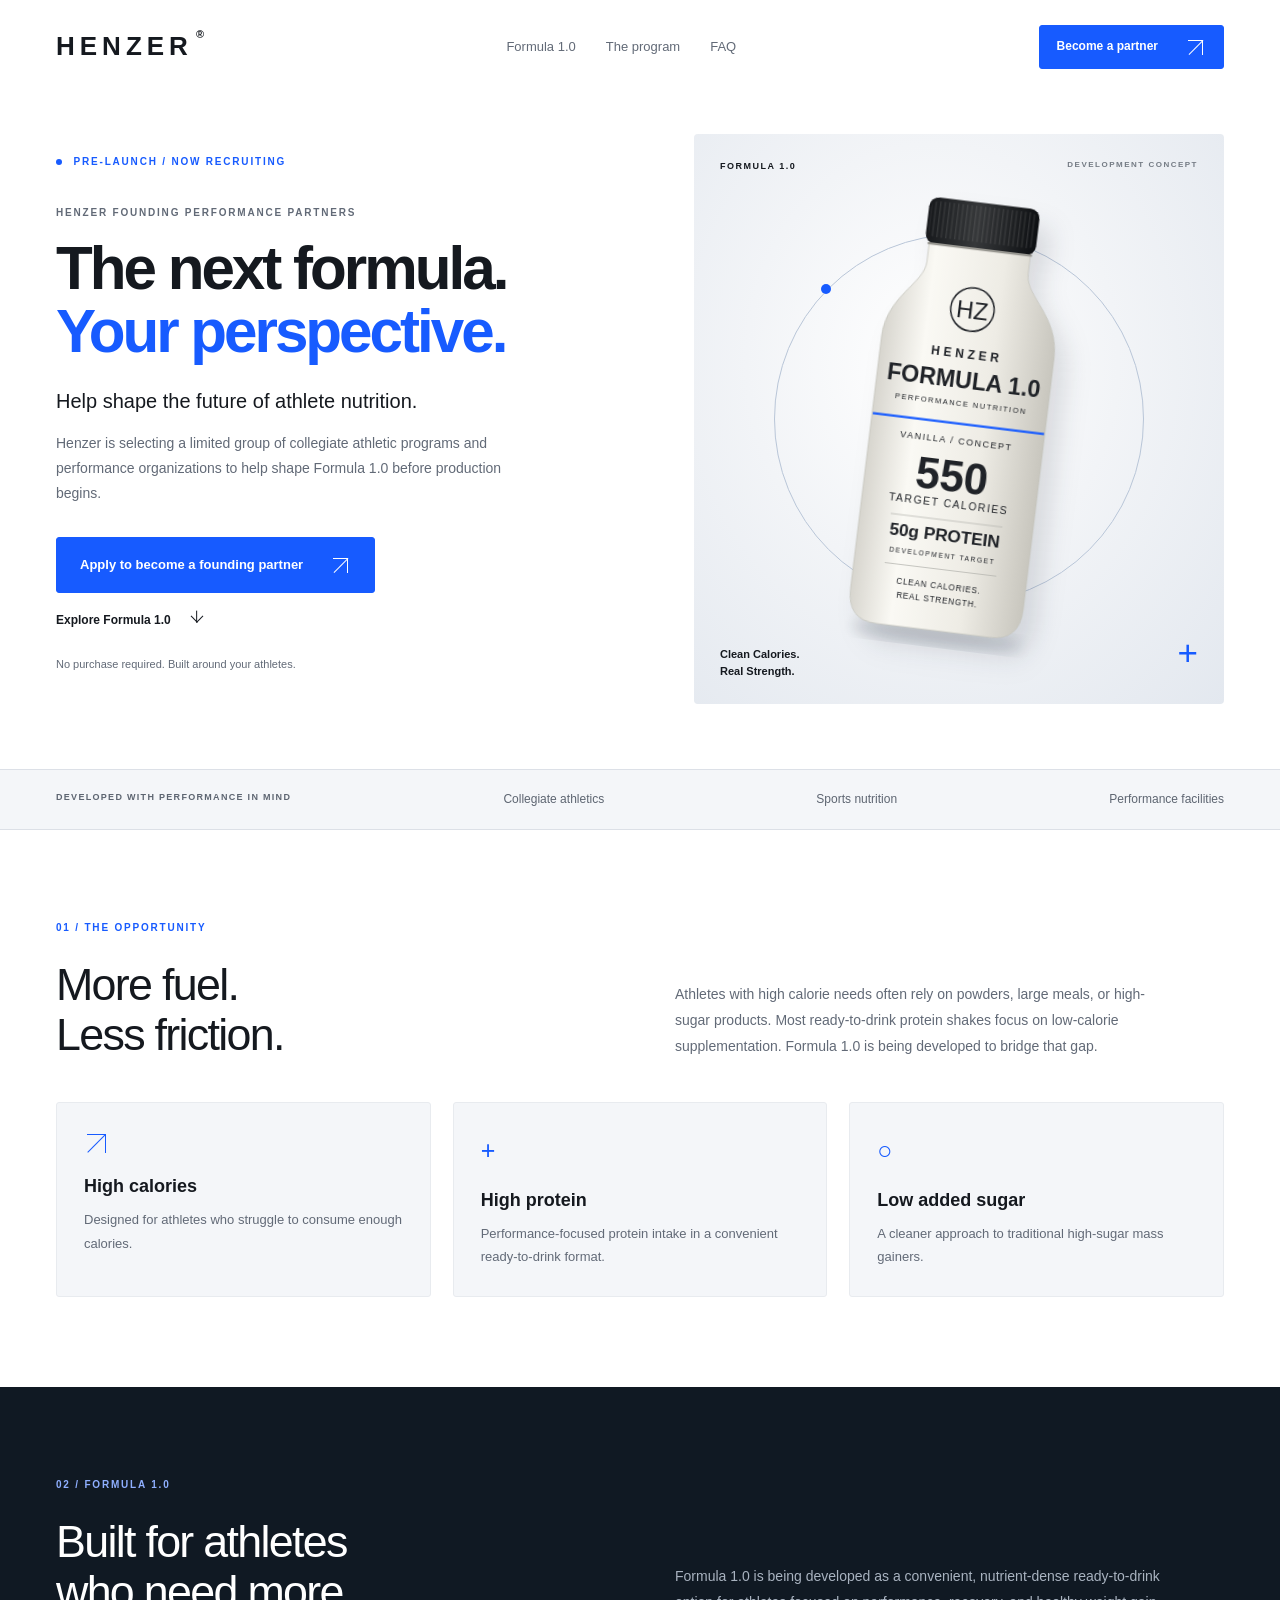
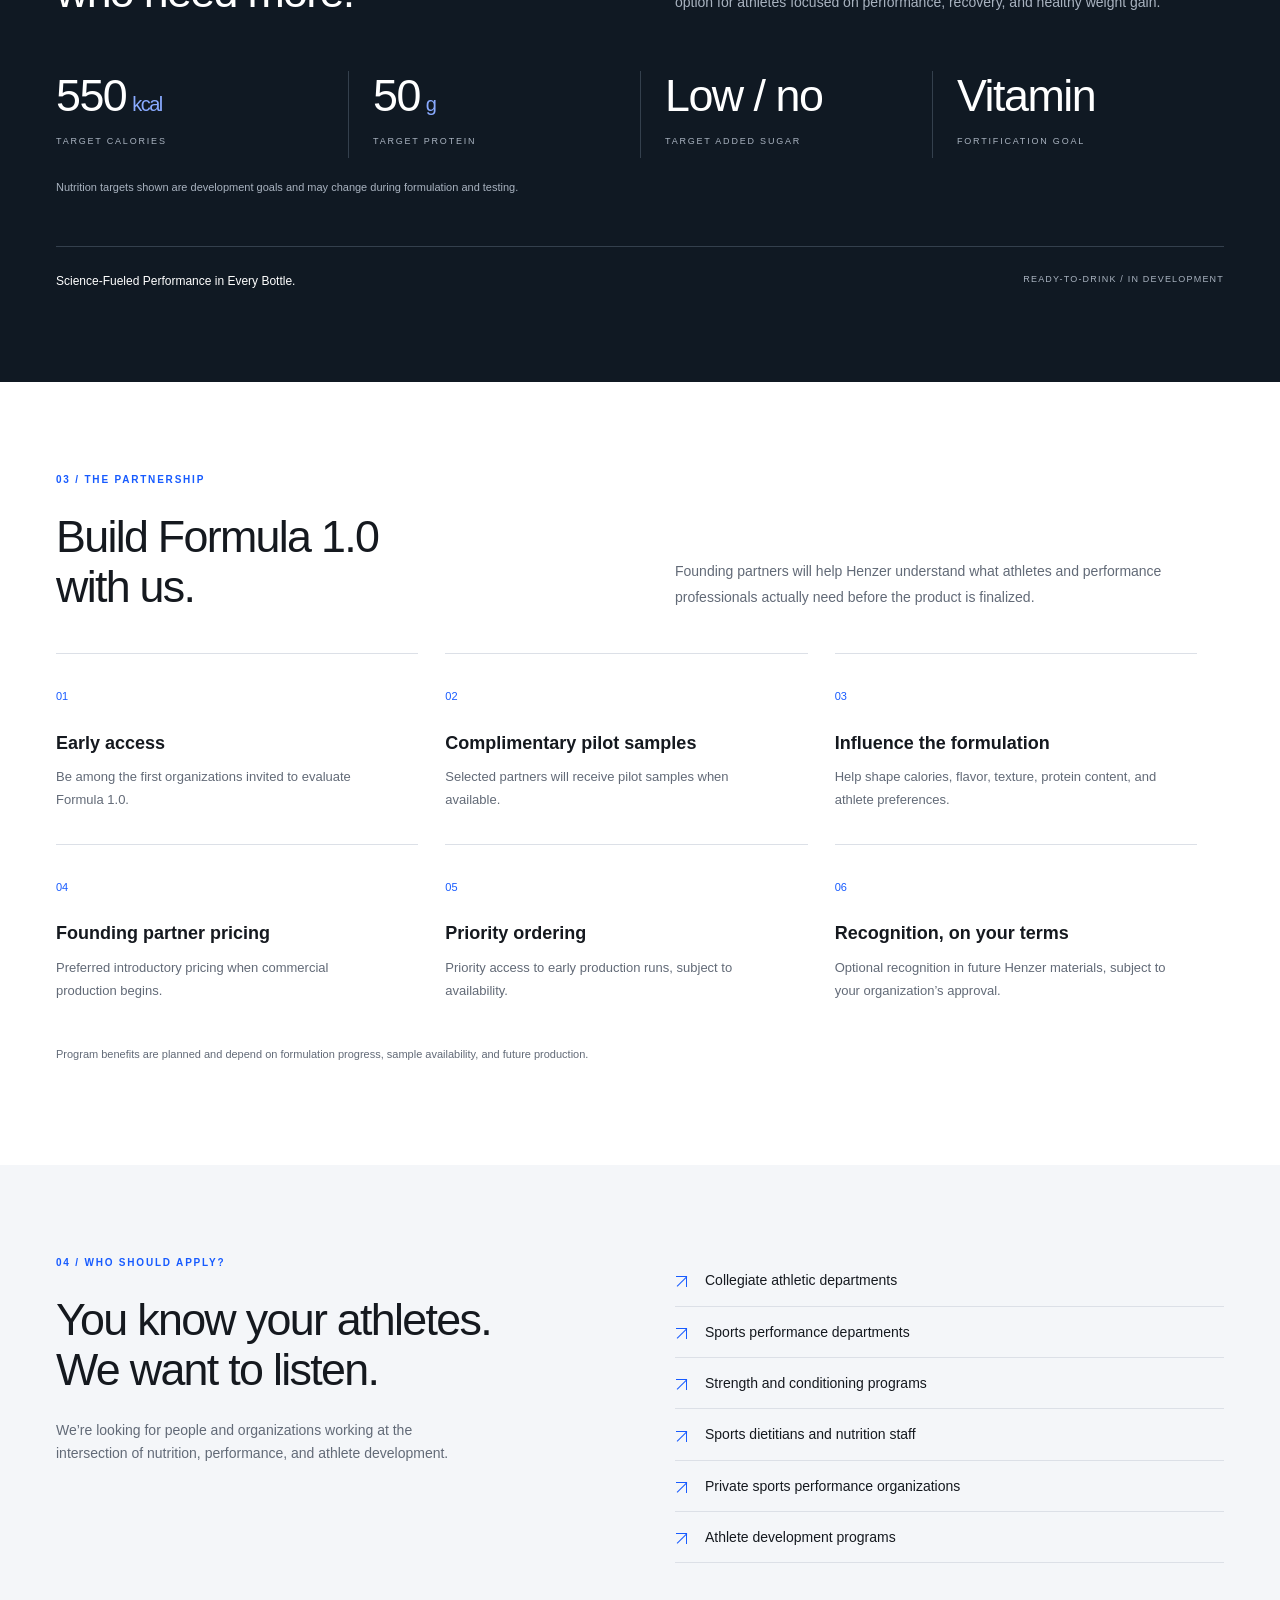
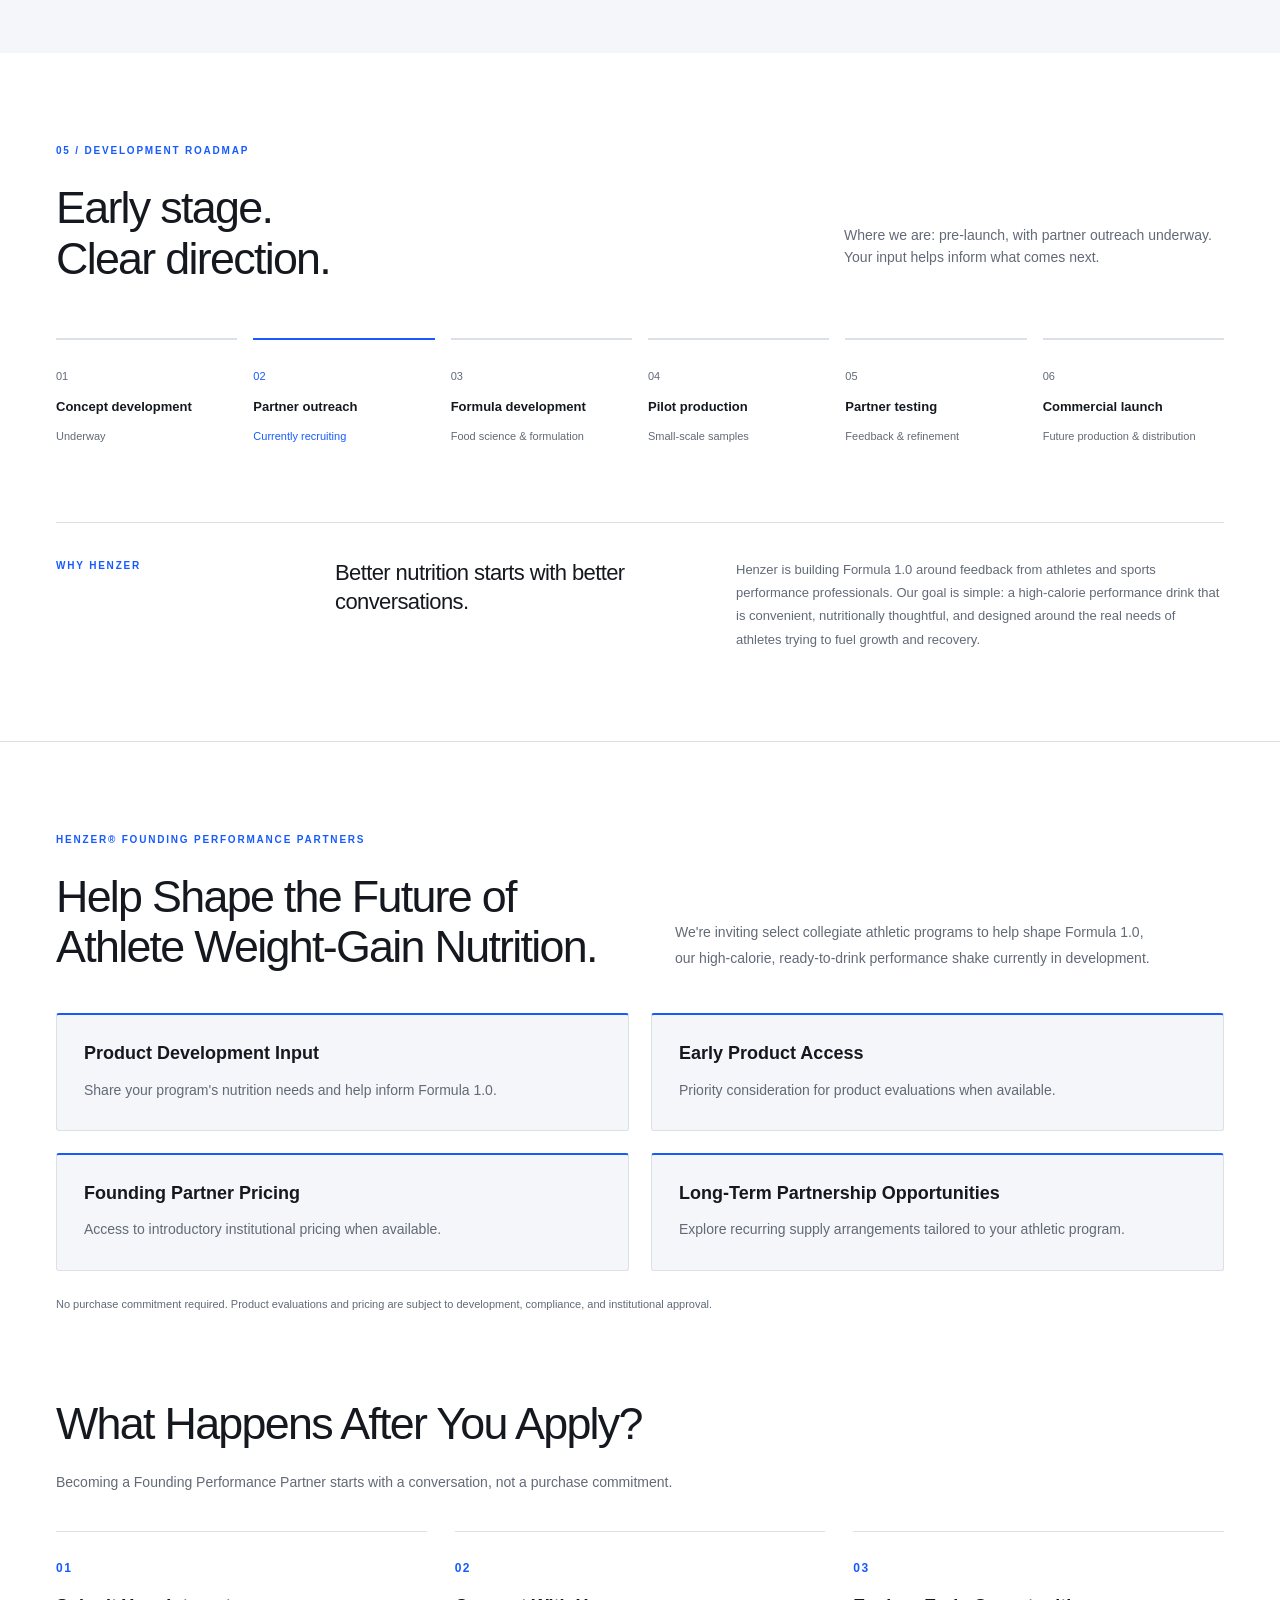
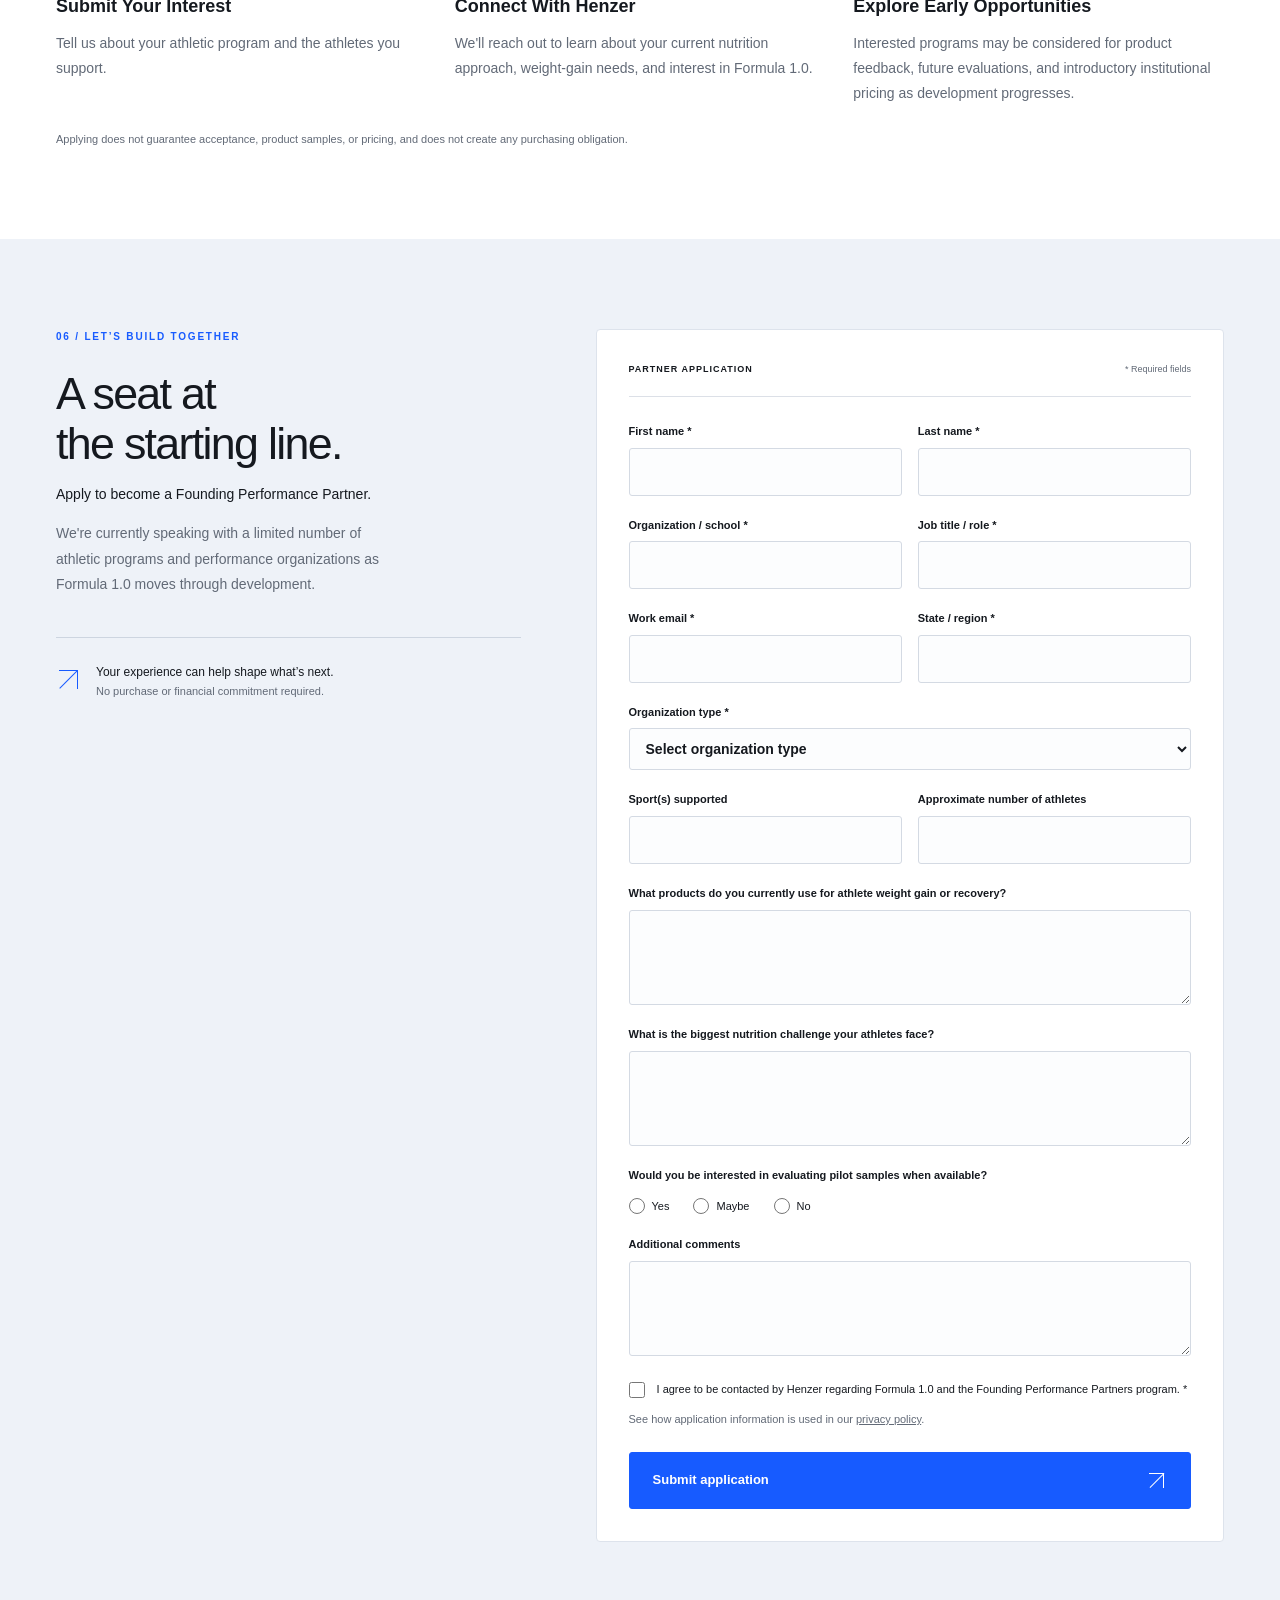
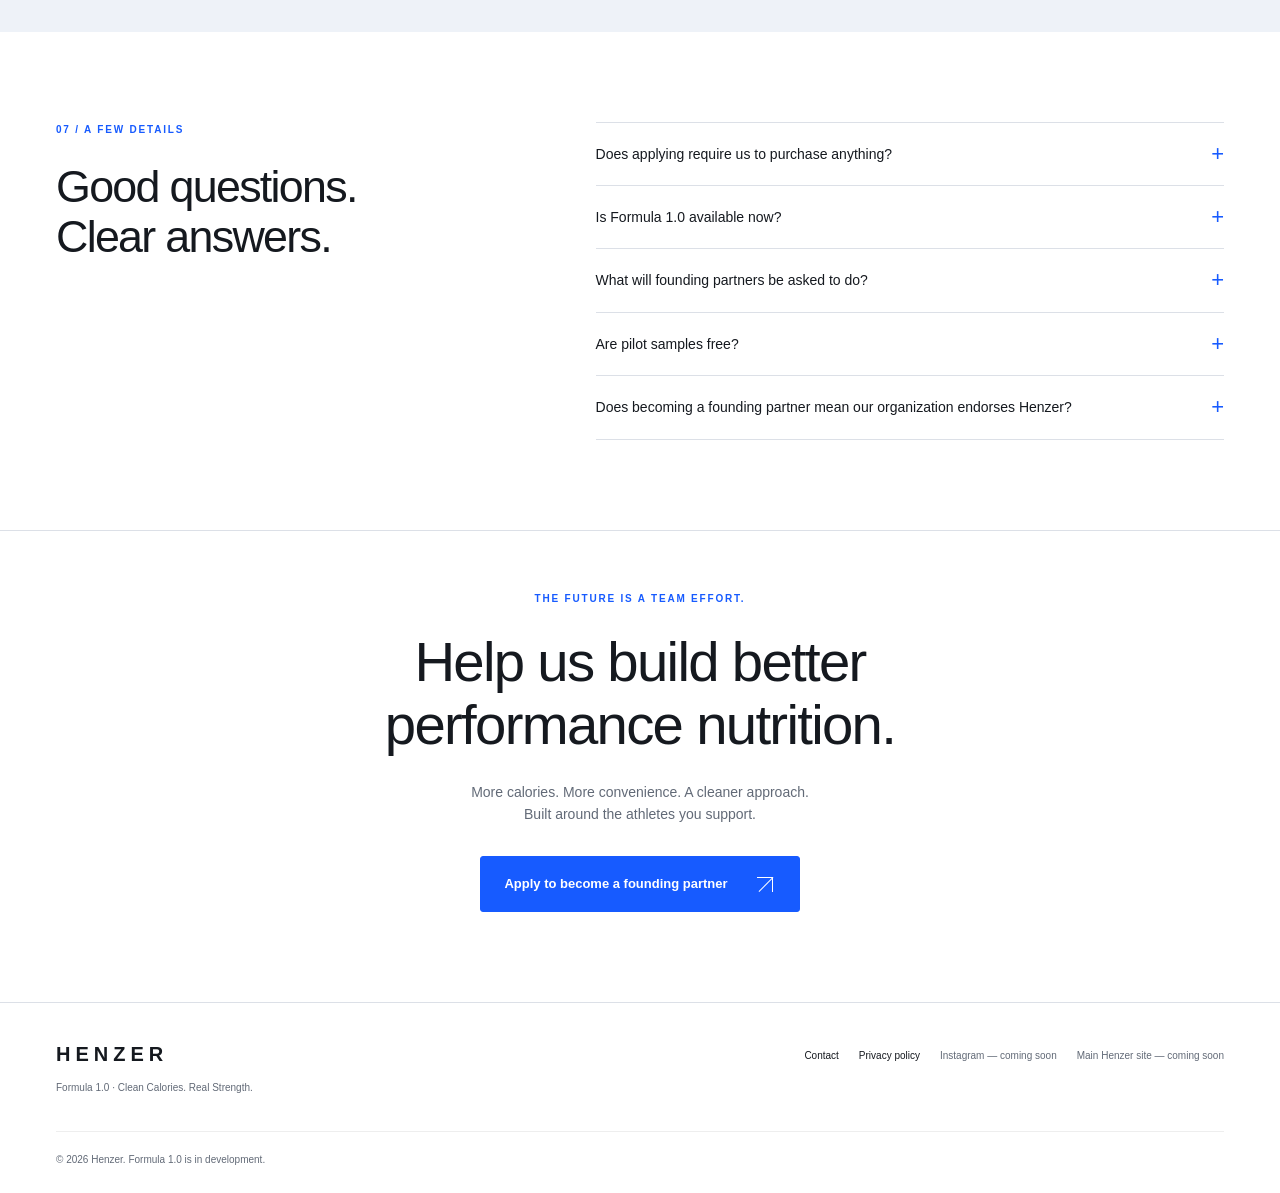
==== commit eb0961c0: "Add founding partner benefits and application steps" ====
--- a/index.html
+++ b/index.html
@@ -1 +1,21 @@
-<!doctype html><html lang="en"><head><meta charset="utf-8"><meta name="viewport" content="width=device-width,initial-scale=1"><meta name="description" content="Help shape Henzer Formula 1.0. Apply to the Founding Performance Partners program for collegiate athletics and performance organizations."><meta name="theme-color" content="#f7f8fa"><title>Henzer — Founding Performance Partners</title><link rel="icon" href="assets/mark.svg" type="image/svg+xml"><link rel="stylesheet" href="styles.css"><script src="script.js" defer></script></head><body><a class="skip" href="#main">Skip to content</a><header><a class="wordmark" href="#" aria-label="Henzer home">HENZER<span class="brand-dot">®</span></a><nav aria-label="Main navigation"><a href="#formula">Formula 1.0</a><a href="#partners">The program</a><a href="#faq">FAQ</a></nav><a class="button small" href="#apply">Become a partner <span aria-hidden="true">↗</span></a></header><main id="main"><section class="hero wrap"><div class="hero-copy"><div class="eyebrow"><span class="status-dot"></span> PRE-LAUNCH / NOW RECRUITING</div><p class="kicker">HENZER FOUNDING PERFORMANCE PARTNERS</p><h1>The next formula.<br><span>Your perspective.</span></h1><p class="hero-sub">Help shape the future of athlete nutrition.</p><p class="muted intro">Henzer is selecting a limited group of collegiate athletic programs and performance organizations to help shape Formula 1.0 before production begins.</p><div class="actions"><a class="button" href="#apply">Apply to become a founding partner <span aria-hidden="true">↗</span></a><a class="text-link" href="#formula">Explore Formula 1.0 <span aria-hidden="true">↓</span></a></div><p class="micro">No purchase required. Built around your athletes.</p></div><div class="product-stage"><div class="stage-label">FORMULA 1.0 <span>DEVELOPMENT CONCEPT</span></div><div class="orbit"></div><img class="bottle" src="assets/bottle.svg" alt="Henzer Formula 1.0 concept bottle, vanilla, with proposed 550 calories and 50 grams of protein" width="360" height="640"><div class="stage-bottom"><span>Clean Calories.<br>Real Strength.</span><span class="stage-cross" aria-hidden="true">+</span></div></div></section><div class="audience-bar"><div class="wrap"><span>DEVELOPED WITH PERFORMANCE IN MIND</span><span>Collegiate athletics</span><span>Sports nutrition</span><span>Performance facilities</span></div></div><section class="wrap section" id="problem"><div class="section-heading"><p class="eyebrow">01 / THE OPPORTUNITY</p><h2>More fuel.<br>Less friction.</h2><p class="muted">Athletes with high calorie needs often rely on powders, large meals, or high-sugar products. Most ready-to-drink protein shakes focus on low-calorie supplementation. Formula 1.0 is being developed to bridge that gap.</p></div><div class="grid three"><article class="feature"><span class="feature-icon" aria-hidden="true">↗</span><h3>High calories</h3><p>Designed for athletes who struggle to consume enough calories.</p></article><article class="feature"><span class="feature-icon" aria-hidden="true">+</span><h3>High protein</h3><p>Performance-focused protein intake in a convenient ready-to-drink format.</p></article><article class="feature"><span class="feature-icon" aria-hidden="true">○</span><h3>Low added sugar</h3><p>A cleaner approach to traditional high-sugar mass gainers.</p></article></div></section><section class="formula-section" id="formula"><div class="wrap section"><div class="section-heading"><p class="eyebrow">02 / FORMULA 1.0</p><h2>Built for athletes<br>who need more.</h2><p class="muted">Formula 1.0 is being developed as a convenient, nutrient-dense ready-to-drink option for athletes focused on performance, recovery, and healthy weight gain.</p></div><div class="stats"><div><strong>550<span>kcal</span></strong><p>TARGET CALORIES</p></div><div><strong>50<span>g</span></strong><p>TARGET PROTEIN</p></div><div><strong>Low / no</strong><p>TARGET ADDED SUGAR</p></div><div><strong>Vitamin</strong><p>FORTIFICATION GOAL</p></div></div><p class="micro">Nutrition targets shown are development goals and may change during formulation and testing.</p><div class="formula-foot"><span>Science-Fueled Performance in Every Bottle.</span><span>READY-TO-DRINK / IN DEVELOPMENT</span></div></div></section><section class="wrap section" id="partners"><div class="section-heading"><p class="eyebrow">03 / THE PARTNERSHIP</p><h2>Build Formula 1.0<br>with us.</h2><p class="muted">Founding partners will help Henzer understand what athletes and performance professionals actually need before the product is finalized.</p></div><div class="grid three benefits"><article><span class="card-number">01</span><h3>Early access</h3><p>Be among the first organizations invited to evaluate Formula 1.0.</p></article><article><span class="card-number">02</span><h3>Complimentary pilot samples</h3><p>Selected partners will receive pilot samples when available.</p></article><article><span class="card-number">03</span><h3>Influence the formulation</h3><p>Help shape calories, flavor, texture, protein content, and athlete preferences.</p></article><article><span class="card-number">04</span><h3>Founding partner pricing</h3><p>Preferred introductory pricing when commercial production begins.</p></article><article><span class="card-number">05</span><h3>Priority ordering</h3><p>Priority access to early production runs, subject to availability.</p></article><article><span class="card-number">06</span><h3>Recognition, on your terms</h3><p>Optional recognition in future Henzer materials, subject to your organization’s approval.</p></article></div><p class="micro">Program benefits are planned and depend on formulation progress, sample availability, and future production.</p></section><section class="who-section"><div class="wrap section who"><div><p class="eyebrow">04 / WHO SHOULD APPLY?</p><h2>You know your athletes.<br>We want to listen.</h2><p class="muted">We’re looking for people and organizations working at the intersection of nutrition, performance, and athlete development.</p></div><ul class="who-list"><li><span aria-hidden="true">↗</span>Collegiate athletic departments</li><li><span aria-hidden="true">↗</span>Sports performance departments</li><li><span aria-hidden="true">↗</span>Strength and conditioning programs</li><li><span aria-hidden="true">↗</span>Sports dietitians and nutrition staff</li><li><span aria-hidden="true">↗</span>Private sports performance organizations</li><li><span aria-hidden="true">↗</span>Athlete development programs</li></ul></div></section><section class="wrap section" id="roadmap"><p class="eyebrow">05 / DEVELOPMENT ROADMAP</p><div class="roadmap-heading"><h2>Early stage.<br>Clear direction.</h2><p class="muted">Where we are: pre-launch, with partner outreach underway. Your input helps inform what comes next.</p></div><ol class="roadmap"><li class=""><span class="step">01</span><h3>Concept development</h3><p>Underway</p></li><li class="current"><span class="step">02</span><h3>Partner outreach</h3><p>Currently recruiting</p></li><li class=""><span class="step">03</span><h3>Formula development</h3><p>Food science & formulation</p></li><li class=""><span class="step">04</span><h3>Pilot production</h3><p>Small-scale samples</p></li><li class=""><span class="step">05</span><h3>Partner testing</h3><p>Feedback & refinement</p></li><li class=""><span class="step">06</span><h3>Commercial launch</h3><p>Future production & distribution</p></li></ol><div class="why"><p class="eyebrow">WHY HENZER</p><p>Better nutrition starts with better conversations.</p><div class="muted">Henzer is building Formula 1.0 around feedback from athletes and sports performance professionals. Our goal is simple: a high-calorie performance drink that is convenient, nutritionally thoughtful, and designed around the real needs of athletes trying to fuel growth and recovery.</div></div></section><section class="apply-section" id="apply"><div class="wrap section application"><div class="application-intro"><p class="eyebrow">06 / LET’S BUILD TOGETHER</p><h2>A seat at<br>the starting line.</h2><p>Apply to become a Founding Performance Partner.</p><p class="muted">We're currently speaking with a limited number of athletic programs and performance organizations as Formula 1.0 moves through development.</p><div class="application-note"><span aria-hidden="true">↗</span><p>Your experience can help shape what’s next.<br><small>No purchase or financial commitment required.</small></p></div></div><form name="founding-performance-partners" method="POST" data-netlify="true" netlify-honeypot="bot-field" action="/thank-you"><input type="hidden" name="form-name" value="founding-performance-partners"><p hidden><label>Leave this blank<input name="bot-field"></label></p><p class="form-caption">PARTNER APPLICATION <span>* Required fields</span></p><div class="form-grid"><label>First name *<input type="text" name="first-name" required ></label><label>Last name *<input type="text" name="last-name" required ></label><label>Organization / school *<input type="text" name="organization" required ></label><label>Job title / role *<input type="text" name="role" required ></label><label>Work email *<input type="email" name="email" required ></label><label>State / region *<input type="text" name="state" required ></label><label class="full">Organization type *<select name="organization-type" required><option value="" disabled selected>Select organization type</option><option>NCAA Division I</option><option>NCAA Division II</option><option>NCAA Division III</option><option>NAIA</option><option>JUCO</option><option>Professional Team</option><option>Private Performance Facility</option><option>Sports Nutrition Professional</option><option>Other</option></select></label><label>Sport(s) supported<input type="text" name="sports"  ></label><label>Approximate number of athletes<input type="number" name="athlete-count"  min="1" step="1"></label><label class="full">What products do you currently use for athlete weight gain or recovery?<textarea name="current-products" rows="3"></textarea></label><label class="full">What is the biggest nutrition challenge your athletes face?<textarea name="nutrition-challenge" rows="3"></textarea></label><fieldset class="full"><legend>Would you be interested in evaluating pilot samples when available?</legend><div class="radio-row"><label><input type="radio" name="pilot-interest" value="Yes"> Yes</label><label><input type="radio" name="pilot-interest" value="Maybe"> Maybe</label><label><input type="radio" name="pilot-interest" value="No"> No</label></div></fieldset><label class="full">Additional comments<textarea name="comments" rows="3"></textarea></label></div><label class="consent"><input type="checkbox" name="contact-consent" value="agreed" required><span>I agree to be contacted by Henzer regarding Formula 1.0 and the Founding Performance Partners program. *</span></label><p class="micro">See how application information is used in our <a href="privacy.html">privacy policy</a>.</p><button class="button submit" type="submit">Submit application <span aria-hidden="true">↗</span></button><p class="form-error" role="alert" hidden></p></form></div></section><section class="wrap section faq-section" id="faq"><div><p class="eyebrow">07 / A FEW DETAILS</p><h2>Good questions.<br>Clear answers.</h2></div><div class="faq"><details><summary>Does applying require us to purchase anything?<span aria-hidden="true">+</span></summary><p>No. Applying does not require a purchase or financial commitment.</p></details><details><summary>Is Formula 1.0 available now?<span aria-hidden="true">+</span></summary><p>Not yet. Formula 1.0 is currently in development.</p></details><details><summary>What will founding partners be asked to do?<span aria-hidden="true">+</span></summary><p>Selected partners may be invited to provide feedback, participate in short conversations, and evaluate pilot samples when available.</p></details><details><summary>Are pilot samples free?<span aria-hidden="true">+</span></summary><p>Henzer plans to provide complimentary samples to selected founding partners during pilot testing, subject to availability.</p></details><details><summary>Does becoming a founding partner mean our organization endorses Henzer?<span aria-hidden="true">+</span></summary><p>No. Participation does not imply endorsement unless separately agreed to in writing.</p></details></div></section><section class="closing wrap"><p class="eyebrow">THE FUTURE IS A TEAM EFFORT.</p><h2>Help us build better<br>performance nutrition.</h2><p>More calories. More convenience. A cleaner approach.<br>Built around the athletes you support.</p><a class="button" href="#apply">Apply to become a founding partner <span aria-hidden="true">↗</span></a></section></main><footer class="wrap"><div><a class="wordmark" href="#">HENZER</a><p>Formula 1.0 · Clean Calories. Real Strength.</p></div><div class="footer-links"><a href="#apply">Contact</a><a href="privacy.html">Privacy policy</a><span title="Add your Instagram URL before launch">Instagram — coming soon</span><span title="Add your main website URL before launch">Main Henzer site — coming soon</span></div><p class="copyright">© <span id="year">2026</span> Henzer. Formula 1.0 is in development.</p></footer></body></html>+<!doctype html><html lang="en"><head><meta charset="utf-8"><meta name="viewport" content="width=device-width,initial-scale=1"><meta name="description" content="Help shape Henzer Formula 1.0. Apply to the Founding Performance Partners program for collegiate athletics and performance organizations."><meta name="theme-color" content="#f7f8fa"><title>Henzer — Founding Performance Partners</title><link rel="icon" href="assets/mark.svg" type="image/svg+xml"><link rel="stylesheet" href="styles.css"><script src="script.js" defer></script></head><body><a class="skip" href="#main">Skip to content</a><header><a class="wordmark" href="#" aria-label="Henzer home">HENZER<span class="brand-dot">®</span></a><nav aria-label="Main navigation"><a href="#formula">Formula 1.0</a><a href="#partners">The program</a><a href="#faq">FAQ</a></nav><a class="button small" href="#apply">Become a partner <span class="arrow-icon" aria-hidden="true"></span></a></header><main id="main"><section class="hero wrap"><div class="hero-copy"><div class="eyebrow"><span class="status-dot"></span> PRE-LAUNCH / NOW RECRUITING</div><p class="kicker">HENZER FOUNDING PERFORMANCE PARTNERS</p><h1>The next formula.<br><span>Your perspective.</span></h1><p class="hero-sub">Help shape the future of athlete nutrition.</p><p class="muted intro">Henzer is selecting a limited group of collegiate athletic programs and performance organizations to help shape Formula 1.0 before production begins.</p><div class="actions"><a class="button" href="#apply">Apply to become a founding partner <span class="arrow-icon" aria-hidden="true"></span></a><a class="text-link" href="#formula">Explore Formula 1.0 <span class="arrow-icon arrow-down" aria-hidden="true"></span></a></div><p class="micro">No purchase required. Built around your athletes.</p></div><div class="product-stage"><div class="stage-label">FORMULA 1.0 <span>DEVELOPMENT CONCEPT</span></div><div class="orbit"></div><img class="bottle" src="assets/bottle.svg" alt="Henzer Formula 1.0 concept bottle, vanilla, with proposed 550 calories and 50 grams of protein" width="360" height="640"><div class="stage-bottom"><span>Clean Calories.<br>Real Strength.</span><span class="stage-cross" aria-hidden="true">+</span></div></div></section><div class="audience-bar"><div class="wrap"><span>DEVELOPED WITH PERFORMANCE IN MIND</span><span>Collegiate athletics</span><span>Sports nutrition</span><span>Performance facilities</span></div></div><section class="wrap section" id="problem"><div class="section-heading"><p class="eyebrow">01 / THE OPPORTUNITY</p><h2>More fuel.<br>Less friction.</h2><p class="muted">Athletes with high calorie needs often rely on powders, large meals, or high-sugar products. Most ready-to-drink protein shakes focus on low-calorie supplementation. Formula 1.0 is being developed to bridge that gap.</p></div><div class="grid three"><article class="feature"><span class="feature-icon arrow-icon" aria-hidden="true"></span><h3>High calories</h3><p>Designed for athletes who struggle to consume enough calories.</p></article><article class="feature"><span class="feature-icon" aria-hidden="true">+</span><h3>High protein</h3><p>Performance-focused protein intake in a convenient ready-to-drink format.</p></article><article class="feature"><span class="feature-icon" aria-hidden="true">○</span><h3>Low added sugar</h3><p>A cleaner approach to traditional high-sugar mass gainers.</p></article></div></section><section class="formula-section" id="formula"><div class="wrap section"><div class="section-heading"><p class="eyebrow">02 / FORMULA 1.0</p><h2>Built for athletes<br>who need more.</h2><p class="muted">Formula 1.0 is being developed as a convenient, nutrient-dense ready-to-drink option for athletes focused on performance, recovery, and healthy weight gain.</p></div><div class="stats"><div><strong>550<span>kcal</span></strong><p>TARGET CALORIES</p></div><div><strong>50<span>g</span></strong><p>TARGET PROTEIN</p></div><div><strong>Low / no</strong><p>TARGET ADDED SUGAR</p></div><div><strong>Vitamin</strong><p>FORTIFICATION GOAL</p></div></div><p class="micro">Nutrition targets shown are development goals and may change during formulation and testing.</p><div class="formula-foot"><span>Science-Fueled Performance in Every Bottle.</span><span>READY-TO-DRINK / IN DEVELOPMENT</span></div></div></section><section class="wrap section" id="partners"><div class="section-heading"><p class="eyebrow">03 / THE PARTNERSHIP</p><h2>Build Formula 1.0<br>with us.</h2><p class="muted">Founding partners will help Henzer understand what athletes and performance professionals actually need before the product is finalized.</p></div><div class="grid three benefits"><article><span class="card-number">01</span><h3>Early access</h3><p>Be among the first organizations invited to evaluate Formula 1.0.</p></article><article><span class="card-number">02</span><h3>Complimentary pilot samples</h3><p>Selected partners will receive pilot samples when available.</p></article><article><span class="card-number">03</span><h3>Influence the formulation</h3><p>Help shape calories, flavor, texture, protein content, and athlete preferences.</p></article><article><span class="card-number">04</span><h3>Founding partner pricing</h3><p>Preferred introductory pricing when commercial production begins.</p></article><article><span class="card-number">05</span><h3>Priority ordering</h3><p>Priority access to early production runs, subject to availability.</p></article><article><span class="card-number">06</span><h3>Recognition, on your terms</h3><p>Optional recognition in future Henzer materials, subject to your organization’s approval.</p></article></div><p class="micro">Program benefits are planned and depend on formulation progress, sample availability, and future production.</p></section><section class="who-section"><div class="wrap section who"><div><p class="eyebrow">04 / WHO SHOULD APPLY?</p><h2>You know your athletes.<br>We want to listen.</h2><p class="muted">We’re looking for people and organizations working at the intersection of nutrition, performance, and athlete development.</p></div><ul class="who-list"><li><span class="arrow-icon" aria-hidden="true"></span>Collegiate athletic departments</li><li><span class="arrow-icon" aria-hidden="true"></span>Sports performance departments</li><li><span class="arrow-icon" aria-hidden="true"></span>Strength and conditioning programs</li><li><span class="arrow-icon" aria-hidden="true"></span>Sports dietitians and nutrition staff</li><li><span class="arrow-icon" aria-hidden="true"></span>Private sports performance organizations</li><li><span class="arrow-icon" aria-hidden="true"></span>Athlete development programs</li></ul></div></section><section class="wrap section" id="roadmap"><p class="eyebrow">05 / DEVELOPMENT ROADMAP</p><div class="roadmap-heading"><h2>Early stage.<br>Clear direction.</h2><p class="muted">Where we are: pre-launch, with partner outreach underway. Your input helps inform what comes next.</p></div><ol class="roadmap"><li class=""><span class="step">01</span><h3>Concept development</h3><p>Underway</p></li><li class="current"><span class="step">02</span><h3>Partner outreach</h3><p>Currently recruiting</p></li><li class=""><span class="step">03</span><h3>Formula development</h3><p>Food science & formulation</p></li><li class=""><span class="step">04</span><h3>Pilot production</h3><p>Small-scale samples</p></li><li class=""><span class="step">05</span><h3>Partner testing</h3><p>Feedback & refinement</p></li><li class=""><span class="step">06</span><h3>Commercial launch</h3><p>Future production & distribution</p></li></ol><div class="why"><p class="eyebrow">WHY HENZER</p><p>Better nutrition starts with better conversations.</p><div class="muted">Henzer is building Formula 1.0 around feedback from athletes and sports performance professionals. Our goal is simple: a high-calorie performance drink that is convenient, nutritionally thoughtful, and designed around the real needs of athletes trying to fuel growth and recovery.</div></div></section><section class="wrap section partner-overview" aria-labelledby="founding-benefits-title">
+<div class="section-heading"><p class="eyebrow">HENZER® FOUNDING PERFORMANCE PARTNERS</p><h2 id="founding-benefits-title">Help Shape the Future of Athlete Weight-Gain Nutrition.</h2><p class="muted">We're inviting select collegiate athletic programs to help shape Formula 1.0, our high-calorie, ready-to-drink performance shake currently in development.</p></div>
+<div class="partner-benefits">
+<article><h3>Product Development Input</h3><p>Share your program's nutrition needs and help inform Formula 1.0.</p></article>
+<article><h3>Early Product Access</h3><p>Priority consideration for product evaluations when available.</p></article>
+<article><h3>Founding Partner Pricing</h3><p>Access to introductory institutional pricing when available.</p></article>
+<article><h3>Long-Term Partnership Opportunities</h3><p>Explore recurring supply arrangements tailored to your athletic program.</p></article>
+</div>
+<p class="micro partner-disclaimer">No purchase commitment required. Product evaluations and pricing are subject to development, compliance, and institutional approval.</p>
+</section>
+<section class="wrap application-process" aria-labelledby="application-process-title">
+<h2 id="application-process-title">What Happens After You Apply?</h2>
+<p class="process-intro">Becoming a Founding Performance Partner starts with a conversation, not a purchase commitment.</p>
+<ol class="application-steps" role="list">
+<li><span class="process-number" aria-hidden="true">01</span><h3>Submit Your Interest</h3><p>Tell us about your athletic program and the athletes you support.</p></li>
+<li><span class="process-number" aria-hidden="true">02</span><h3>Connect With Henzer</h3><p>We'll reach out to learn about your current nutrition approach, weight-gain needs, and interest in Formula 1.0.</p></li>
+<li><span class="process-number" aria-hidden="true">03</span><h3>Explore Early Opportunities</h3><p>Interested programs may be considered for product feedback, future evaluations, and introductory institutional pricing as development progresses.</p></li>
+</ol>
+<p class="micro partner-disclaimer">Applying does not guarantee acceptance, product samples, or pricing, and does not create any purchasing obligation.</p>
+</section>
+<section class="apply-section" id="apply"><div class="wrap section application"><div class="application-intro"><p class="eyebrow">06 / LET’S BUILD TOGETHER</p><h2>A seat at<br>the starting line.</h2><p>Apply to become a Founding Performance Partner.</p><p class="muted">We're currently speaking with a limited number of athletic programs and performance organizations as Formula 1.0 moves through development.</p><div class="application-note"><span class="arrow-icon" aria-hidden="true"></span><p>Your experience can help shape what’s next.<br><small>No purchase or financial commitment required.</small></p></div></div><form name="founding-performance-partners" method="POST" data-netlify="true" netlify-honeypot="bot-field" action="/thank-you"><input type="hidden" name="form-name" value="founding-performance-partners"><p hidden><label>Leave this blank<input name="bot-field"></label></p><p class="form-caption">PARTNER APPLICATION <span>* Required fields</span></p><div class="form-grid"><label>First name *<input type="text" name="first-name" required ></label><label>Last name *<input type="text" name="last-name" required ></label><label>Organization / school *<input type="text" name="organization" required ></label><label>Job title / role *<input type="text" name="role" required ></label><label>Work email *<input type="email" name="email" required ></label><label>State / region *<input type="text" name="state" required ></label><label class="full">Organization type *<select name="organization-type" required><option value="" disabled selected>Select organization type</option><option>NCAA Division I</option><option>NCAA Division II</option><option>NCAA Division III</option><option>NAIA</option><option>JUCO</option><option>Professional Team</option><option>Private Performance Facility</option><option>Sports Nutrition Professional</option><option>Other</option></select></label><label>Sport(s) supported<input type="text" name="sports"  ></label><label>Approximate number of athletes<input type="number" name="athlete-count"  min="1" step="1"></label><label class="full">What products do you currently use for athlete weight gain or recovery?<textarea name="current-products" rows="3"></textarea></label><label class="full">What is the biggest nutrition challenge your athletes face?<textarea name="nutrition-challenge" rows="3"></textarea></label><fieldset class="full"><legend>Would you be interested in evaluating pilot samples when available?</legend><div class="radio-row"><label><input type="radio" name="pilot-interest" value="Yes"> Yes</label><label><input type="radio" name="pilot-interest" value="Maybe"> Maybe</label><label><input type="radio" name="pilot-interest" value="No"> No</label></div></fieldset><label class="full">Additional comments<textarea name="comments" rows="3"></textarea></label></div><label class="consent"><input type="checkbox" name="contact-consent" value="agreed" required><span>I agree to be contacted by Henzer regarding Formula 1.0 and the Founding Performance Partners program. *</span></label><p class="micro">See how application information is used in our <a href="privacy.html">privacy policy</a>.</p><button class="button submit" type="submit">Submit application <span class="arrow-icon" aria-hidden="true"></span></button><p class="form-error" role="alert" hidden></p></form></div></section><section class="wrap section faq-section" id="faq"><div><p class="eyebrow">07 / A FEW DETAILS</p><h2>Good questions.<br>Clear answers.</h2></div><div class="faq"><details><summary>Does applying require us to purchase anything?<span aria-hidden="true">+</span></summary><p>No. Applying does not require a purchase or financial commitment.</p></details><details><summary>Is Formula 1.0 available now?<span aria-hidden="true">+</span></summary><p>Not yet. Formula 1.0 is currently in development.</p></details><details><summary>What will founding partners be asked to do?<span aria-hidden="true">+</span></summary><p>Selected partners may be invited to provide feedback, participate in short conversations, and evaluate pilot samples when available.</p></details><details><summary>Are pilot samples free?<span aria-hidden="true">+</span></summary><p>Henzer plans to provide complimentary samples to selected founding partners during pilot testing, subject to availability.</p></details><details><summary>Does becoming a founding partner mean our organization endorses Henzer?<span aria-hidden="true">+</span></summary><p>No. Participation does not imply endorsement unless separately agreed to in writing.</p></details></div></section><section class="closing wrap"><p class="eyebrow">THE FUTURE IS A TEAM EFFORT.</p><h2>Help us build better<br>performance nutrition.</h2><p>More calories. More convenience. A cleaner approach.<br>Built around the athletes you support.</p><a class="button" href="#apply">Apply to become a founding partner <span class="arrow-icon" aria-hidden="true"></span></a></section></main><footer class="wrap"><div><a class="wordmark" href="#">HENZER</a><p>Formula 1.0 · Clean Calories. Real Strength.</p></div><div class="footer-links"><a href="#apply">Contact</a><a href="privacy.html">Privacy policy</a><span title="Add your Instagram URL before launch">Instagram — coming soon</span><span title="Add your main website URL before launch">Main Henzer site — coming soon</span></div><p class="copyright">© <span id="year">2026</span> Henzer. Formula 1.0 is in development.</p></footer></body></html>
--- a/styles.css
+++ b/styles.css
@@ -1,4 +1,25 @@
 :root{--blue:#175bff;--ink:#15191f;--muted:#626a77;--line:#dce0e7;--paper:#f4f6f9}*{box-sizing:border-box}html{scroll-behavior:smooth;scroll-padding-top:100px}body{margin:0;color:var(--ink);font-family:Arial,Helvetica,sans-serif;font-size:16px;line-height:1.6;background:#fff}a{color:inherit;text-decoration:none}button,input,select,textarea{font:inherit}a,button,input,select,textarea,summary{ -webkit-tap-highlight-color:transparent}a:focus-visible,button:focus-visible,input:focus-visible,select:focus-visible,textarea:focus-visible,summary:focus-visible{outline:3px solid var(--blue);outline-offset:4px}.wrap{max-width:1280px;margin:auto;padding-left:56px;padding-right:56px}header{height:94px;max-width:1280px;margin:auto;padding:0 56px;display:flex;align-items:center;justify-content:space-between;gap:24px}.wordmark{font-size:26px;letter-spacing:5px;font-weight:800}.brand-dot{font-size:11px;vertical-align:top;letter-spacing:0;margin-left:3px}nav{display:flex;gap:30px;font-size:13px;color:#626a77}nav a:hover,.text-link:hover,.footer-links a:hover{color:var(--blue)}.button{display:inline-flex;gap:28px;align-items:center;justify-content:space-between;padding:17px 23px;background:var(--blue);color:white;font-size:13px;font-weight:600;border:1px solid var(--blue);border-radius:3px;cursor:pointer;transition:background .2s,transform .2s}.button:hover{background:#1049d7;transform:translateY(-2px)}.button.small{padding:11px 17px;font-size:12px}.button span{font-size:20px;font-weight:400}.hero{display:grid;grid-template-columns:1.1fr 1fr;gap:55px;padding-top:40px;padding-bottom:65px;align-items:center}.eyebrow{font-size:10px;letter-spacing:1.8px;font-weight:700;color:var(--blue);margin:0 0 23px}.status-dot{width:6px;height:6px;display:inline-block;background:var(--blue);border-radius:50%;margin-right:7px}.kicker{font-size:10px;letter-spacing:1.8px;margin:35px 0 16px;color:#626a77;font-weight:600}h1{font-size:clamp(44px,4.7vw,66px);letter-spacing:-3px;line-height:1.05;font-weight:600;margin:0 0 24px}h1 span{color:var(--blue)}.hero-sub{font-size:20px;line-height:1.4;margin-bottom:16px}.muted{color:var(--muted)}.intro{max-width:450px;font-size:14px;line-height:1.8}.actions{display:flex;flex-direction:column;align-items:flex-start;gap:18px;margin-top:30px}.text-link{font-size:12px;font-weight:600;display:flex;gap:20px}.micro{font-size:11px;color:var(--muted);line-height:1.7}.hero-copy>.micro{margin-top:24px}.product-stage{height:570px;background:#eef1f5;position:relative;overflow:hidden;border-radius:4px;display:flex;align-items:center;justify-content:center;background-image:radial-gradient(ellipse at 45% 40%,#fff 0%,#f2f4f7 45%,#e3e8ef 100%)}.stage-label{position:absolute;top:25px;left:26px;right:26px;display:flex;justify-content:space-between;font-size:9px;letter-spacing:1.5px;font-weight:700}.stage-label span{font-size:8px;color:#747b84}.bottle{width:270px;height:480px;position:relative;z-index:1;transform:rotate(7deg);filter:drop-shadow(14px 16px 12px #111a2520)}.orbit{position:absolute;border:1px solid #b9c6d8;border-radius:50%;width:370px;height:370px}.orbit:after{content:'';position:absolute;width:10px;height:10px;background:var(--blue);border-radius:50%;left:46px;top:49px}.stage-bottom{position:absolute;bottom:25px;left:26px;right:26px;display:flex;justify-content:space-between;align-items:end;font-size:11px;line-height:1.5;font-weight:600}.stage-cross{color:var(--blue);font-size:35px;font-weight:400}.audience-bar{background:var(--paper);border-top:1px solid var(--line);border-bottom:1px solid var(--line)}.audience-bar>.wrap{display:flex;justify-content:space-between;gap:24px;padding-top:20px;padding-bottom:20px;font-size:12px;color:#5d6571}.audience-bar span:first-child{font-size:9px;letter-spacing:1.3px;font-weight:bold}.section{padding-top:90px;padding-bottom:90px}.section-heading{display:grid;grid-template-columns:1fr 1fr;column-gap:70px;margin-bottom:42px;align-items:end}.section-heading .eyebrow{grid-column:1/-1}h2{font-size:clamp(32px,3.5vw,46px);font-weight:500;line-height:1.12;letter-spacing:-1.7px;margin:0}h3{font-size:18px;line-height:1.3;font-weight:600;margin:19px 0 10px}.section-heading>.muted{font-size:14px;line-height:1.85;margin:0;max-width:490px}.grid{display:grid;gap:22px}.three{grid-template-columns:repeat(3,1fr)}.feature{padding:27px;background:var(--paper);border:1px solid #e8ebef;border-radius:3px}.feature-icon{font-size:25px;display:block;color:var(--blue)}.feature p,.benefits p{font-size:13px;color:var(--muted);line-height:1.8;margin:0}.formula-section{background:#101923;color:#fff}.formula-section .eyebrow{color:#8fafff}.formula-section .muted,.formula-section .micro{color:#a9b3c0}.stats{display:grid;grid-template-columns:repeat(4,1fr);margin:55px 0 20px}.stats>div{border-left:1px solid #34404d;padding-left:24px}.stats>div:first-child{border:0;padding:0}.stats strong{font-size:clamp(25px,3.5vw,45px);letter-spacing:-1.5px;line-height:1.1;font-weight:500}.stats strong span{font-size:20px;color:#89aaff;margin-left:6px}.stats p{font-size:9px;letter-spacing:1.8px;color:#a9b3c0;margin-top:14px}.formula-foot{display:flex;justify-content:space-between;margin-top:50px;border-top:1px solid #34404d;padding-top:25px;font-size:12px}.formula-foot span:last-child{font-size:9px;letter-spacing:1.2px;color:#a9b3c0}.benefits{gap:0}.benefits article{padding:28px 30px 32px 0;border-top:1px solid var(--line);margin-right:27px}.card-number{font-size:11px;color:var(--blue)}.benefits h3{margin-top:24px}.who-section{background:var(--paper)}.who{display:grid;grid-template-columns:1fr 1fr;gap:70px}.who .muted{font-size:14px;max-width:410px;margin-top:25px}.who-list{list-style:none;margin:0;padding:0}.who-list li{border-bottom:1px solid var(--line);padding:14px 0;font-size:14px}.who-list span{color:var(--blue);margin-right:16px}.roadmap-heading{display:flex;justify-content:space-between;gap:60px;align-items:end}.roadmap-heading p{max-width:380px;font-size:14px}.roadmap{display:grid;grid-template-columns:repeat(6,1fr);list-style:none;padding:0;margin:55px 0 65px;gap:16px}.roadmap li{position:relative;border-top:2px solid var(--line);padding-top:22px}.roadmap li.current{border-color:var(--blue)}.step{font-size:11px;color:var(--muted)}.current .step,.current p{color:var(--blue)}.roadmap h3{font-size:13px;line-height:1.5;margin:10px 0}.roadmap p{font-size:11px;color:var(--muted);line-height:1.6}.roadmap .current p{color:var(--blue)}.why{border-top:1px solid var(--line);padding-top:35px;display:grid;grid-template-columns:1fr 1.5fr 2fr;gap:35px;align-items:start}.why>p:nth-child(2){font-size:22px;line-height:1.35;margin:0;letter-spacing:-.6px}.why>.muted{font-size:13px;line-height:1.8}.apply-section{background:#eef2f8}.application{display:grid;grid-template-columns:.85fr 1.15fr;gap:75px;align-items:start}.application-intro{position:sticky;top:30px}.application-intro>p:not(.eyebrow){font-size:14px;line-height:1.8;max-width:350px}.application-intro>p:not(.eyebrow):first-of-type{font-size:18px}.application-note{display:flex;gap:15px;align-items:start;margin-top:40px;border-top:1px solid #cdd5e0;padding-top:25px}.application-note>span{font-size:25px;color:var(--blue)}.application-note p{font-size:12px;margin:0}.application-note small{color:var(--muted);font-size:11px}form{background:white;border:1px solid #dde3ec;padding:32px;border-radius:4px}.form-caption{display:flex;justify-content:space-between;gap:10px;font-size:9px;letter-spacing:1px;border-bottom:1px solid var(--line);padding-bottom:20px;margin:0 0 25px;font-weight:bold}.form-caption span{font-weight:normal;color:var(--muted);letter-spacing:0}.form-grid{display:grid;grid-template-columns:1fr 1fr;gap:20px 16px}label,legend{font-size:11px;font-weight:600;line-height:1.7}input:not([type=checkbox]):not([type=radio]),select,textarea{display:block;width:100%;border:1px solid #d4dae3;border-radius:3px;background:#fcfdfe;padding:11px 12px;color:var(--ink);margin-top:7px;font-size:14px;min-width:0}textarea{resize:vertical}.full{grid-column:1/-1}fieldset{border:0;margin:0;padding:0}legend{padding:0}.radio-row{display:flex;gap:24px;margin-top:12px}.radio-row label{display:flex;align-items:center;gap:7px;font-weight:normal}.radio-row input,.consent input{accent-color:var(--blue);width:16px;height:16px;margin:0;flex-shrink:0}.consent{display:flex;gap:12px;align-items:start;font-weight:normal;margin-top:24px}.consent input{margin-top:2px}form .micro a{text-decoration:underline}.submit{width:100%;margin-top:12px}.form-error{color:#ae2424;font-size:13px}.faq-section{display:grid;grid-template-columns:.85fr 1.15fr;gap:75px}details{border-bottom:1px solid var(--line)}details:first-child{border-top:1px solid var(--line)}summary{list-style:none;cursor:pointer;display:flex;justify-content:space-between;gap:20px;padding:20px 0;font-size:14px;font-weight:500}summary::-webkit-details-marker{display:none}summary span{color:var(--blue);font-size:22px;line-height:1}details[open] summary span{transform:rotate(45deg)}details>p{color:var(--muted);font-size:13px;margin:0 25px 22px 0;line-height:1.8}.closing{text-align:center;padding-top:60px;padding-bottom:90px;border-top:1px solid var(--line)}.closing h2{font-size:clamp(34px,4.4vw,58px)}.closing>p:not(.eyebrow){font-size:14px;color:var(--muted);margin:25px 0 30px}footer{border-top:1px solid var(--line);padding-top:35px;padding-bottom:25px;display:flex;flex-wrap:wrap;justify-content:space-between;gap:25px}footer .wordmark{font-size:20px}footer p{font-size:10px;color:var(--muted)}.footer-links{display:flex;flex-wrap:wrap;gap:20px;font-size:10px;align-items:start;padding-top:10px}.footer-links span{color:var(--muted)}.copyright{width:100%;margin:0;border-top:1px solid #eee;padding-top:20px}.skip{position:absolute;top:-100px;background:white;padding:12px;z-index:9}.skip:focus{top:10px}.document{max-width:760px;min-height:70vh;padding-top:65px;padding-bottom:85px}.document h1{font-size:45px}.document h2{font-size:25px;margin-top:35px}.document p{color:var(--muted);font-size:15px}.document .button{margin-top:25px}
+/* Shared thin-stroke arrows avoid platform emoji rendering. */
+.arrow-icon{display:inline-block;width:1em;height:1em;flex-shrink:0;position:relative;vertical-align:middle;color:inherit}
+.arrow-icon:before{content:"";position:absolute;width:.72em;height:.72em;top:.14em;right:.14em;border-top:1.5px solid currentColor;border-right:1.5px solid currentColor}
+.arrow-icon:after{content:"";position:absolute;width:1em;height:0;top:50%;left:0;border-top:1.5px solid currentColor;transform:rotate(-45deg)}
+.arrow-down{transform:rotate(135deg)}
+.feature-icon.arrow-icon{color:var(--blue)}
+.application-note>.arrow-icon{margin-top:4px}
+.partner-overview{border-top:1px solid var(--line);padding-bottom:45px}
+.partner-benefits{display:grid;grid-template-columns:repeat(2,minmax(0,1fr));gap:22px}
+.partner-benefits article{padding:27px;border:1px solid var(--line);border-top:2px solid var(--blue);background:var(--paper);border-radius:3px}
+.partner-benefits h3{margin:0 0 12px}
+.partner-benefits p,.application-steps p,.process-intro{font-size:14px;color:var(--muted);line-height:1.8;margin:0}
+.partner-disclaimer{margin:24px 0 0;max-width:850px}
+.application-process{padding-top:40px;padding-bottom:90px}
+.application-process h2{max-width:780px}
+.process-intro{margin-top:22px;max-width:700px}
+.application-steps{display:grid;grid-template-columns:repeat(3,minmax(0,1fr));gap:28px;list-style:none;margin:35px 0 0;padding:0}
+.application-steps li{border-top:1px solid var(--line);padding-top:22px}
+.process-number{display:inline-block;color:var(--blue);font-size:12px;font-weight:600;letter-spacing:1.5px}
+.application-steps h3{margin:16px 0 12px}
+@media(max-width:700px){.partner-overview{padding-bottom:30px}.partner-benefits{grid-template-columns:1fr;gap:16px}.partner-benefits article{padding:23px}.application-process{padding-top:30px;padding-bottom:60px}.application-steps{grid-template-columns:1fr;gap:24px}.application-steps li{padding-top:20px}}
 @media(min-width:1450px){.hero{padding-top:60px;padding-bottom:80px}}@media(max-width:1000px){.wrap,header{padding-left:30px;padding-right:30px}.hero{gap:28px}h1{letter-spacing:-2px}.product-stage{height:510px}.bottle{width:240px;height:425px}.orbit{width:290px;height:290px}.stage-label{font-size:8px;left:18px;right:18px}.stage-label span{letter-spacing:.5px}.application,.faq-section{gap:35px}.section-heading,.who{column-gap:35px}.stats strong{font-size:31px}.stats>div{padding-left:15px}.why{grid-template-columns:1fr 2fr}.why .eyebrow{grid-column:1/-1;margin:0}.roadmap{grid-template-columns:repeat(3,1fr);row-gap:25px}.audience-bar>.wrap{font-size:10px}.audience-bar span:first-child{font-size:8px}}
 @media(max-width:700px){.wrap,header{padding-left:22px;padding-right:22px}header{height:78px;gap:10px}.wordmark{font-size:22px;letter-spacing:4px}nav{display:none}.button.small{font-size:10px;padding:9px 12px;gap:13px}.hero{grid-template-columns:1fr;padding-top:28px;padding-bottom:35px;gap:35px}.hero .eyebrow{margin-bottom:22px}.kicker{margin-top:22px;font-size:9px}h1{font-size:49px;letter-spacing:-2.5px}.hero-sub{font-size:18px}.intro{font-size:14px}.actions{margin-top:25px}.product-stage{height:430px}.bottle{height:390px;width:220px}.orbit{width:290px;height:290px}.stage-label{top:20px}.stage-bottom{bottom:20px}.audience-bar>.wrap{display:grid;grid-template-columns:repeat(3,1fr);gap:10px;padding-top:18px;padding-bottom:18px;font-size:9px}.audience-bar span:first-child{grid-column:1/-1;margin-bottom:5px}.section{padding-top:60px;padding-bottom:60px}.section-heading{grid-template-columns:1fr;gap:22px;margin-bottom:30px}.section-heading .eyebrow{margin:0}h2{font-size:36px}.three{grid-template-columns:1fr}.feature{padding:23px;display:grid;grid-template-columns:35px 1fr;column-gap:15px}.feature-icon{grid-row:1/3}.feature h3{margin:0 0 9px}.feature p{grid-column:2}.stats{grid-template-columns:1fr 1fr;row-gap:35px;margin-top:35px}.stats>div:nth-child(3){border:0;padding:0}.stats strong{font-size:35px}.stats p{font-size:8px}.formula-foot{flex-direction:column;gap:13px;margin-top:30px}.benefits{grid-template-columns:1fr 1fr;gap:0 18px}.benefits article{padding:23px 0;margin:0}.benefits h3{font-size:16px}.benefits p{font-size:12px}.who{grid-template-columns:1fr;gap:20px}.who-list li{font-size:13px}.roadmap-heading{display:block}.roadmap-heading p{margin-top:25px}.roadmap{grid-template-columns:1fr 1fr;margin:35px 0 40px;gap:20px}.why{grid-template-columns:1fr;gap:18px}.why>p:nth-child(2){font-size:26px}.application,.faq-section{grid-template-columns:1fr;gap:30px}.application-intro{position:static}.application-intro>p:not(.eyebrow){max-width:none}.application-note{margin-top:25px}form{padding:22px}.form-grid{gap:18px 12px}.form-caption{font-size:8px}label,legend{font-size:11px}.faq-section h2 br{display:none}.closing{padding-top:50px;padding-bottom:60px}.closing h2{font-size:37px}.button{font-size:12px;gap:20px}.footer-links{gap:15px}footer{padding-top:28px}.document h1{font-size:38px}}
 @media(max-width:380px){h1{font-size:43px}.form-grid{grid-template-columns:1fr}.full{grid-column:auto}.benefits{grid-template-columns:1fr}.button{font-size:11px;padding:15px}.stage-label span{font-size:7px}}
